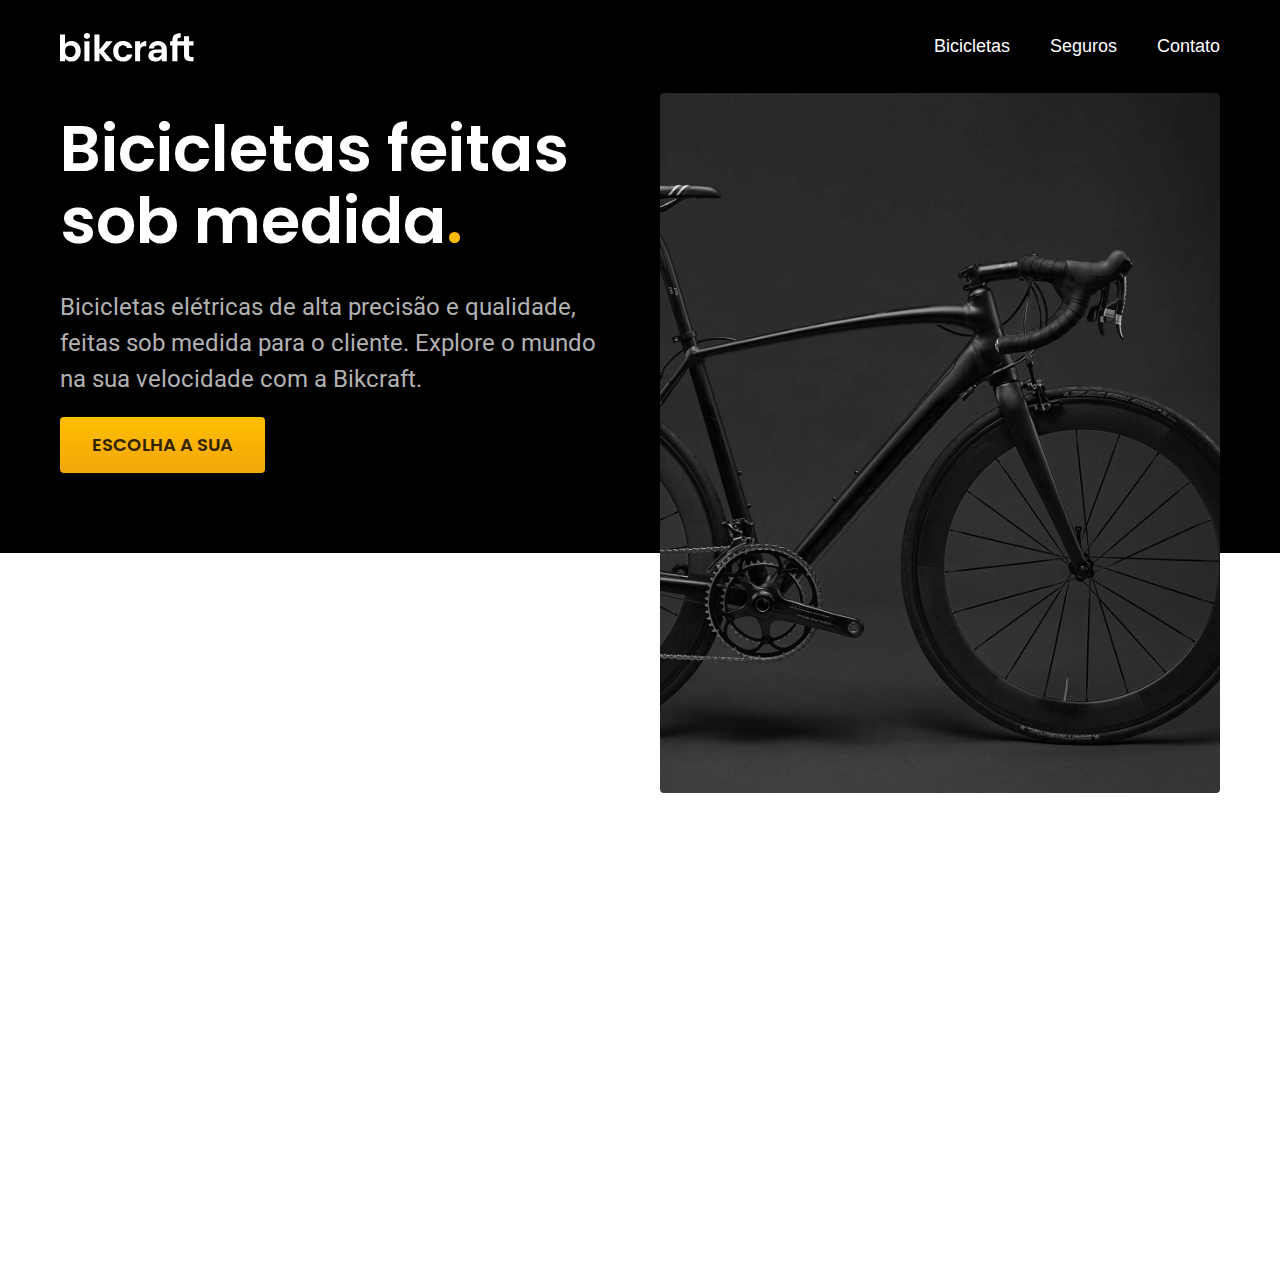
==== index.html @ 2cde6273 "css organizado" ====
<!DOCTYPE html>
<html lang="pt-br">

<head>
  <meta charset="UTF-8">
  <meta name="viewport" content="width=device-width, initial-scale=1.0">
  <title>Bikecraft - Bicicletas Elétricas</title>
  <meta name="description" content="Bicicletas elétricas de alta precisão e qualidade,  feitas sob medida para o cliente. Explore o mundo na sua velocidade com a Bikcraft.">

  <link rel="stylesheet" href="./css/style.css">

  <link rel="preconnect" href="https://fonts.googleapis.com">
  <link rel="preconnect" href="https://fonts.gstatic.com" crossorigin>
  <link href="https://fonts.googleapis.com/css2?family=Poppins:wght@400;600&family=Roboto:wght@400;500&display=swap" rel="stylesheet">
</head>

<body>
  <header class="header-bg">
    <div class="header">
      <a href="./">
        <img src="./img/bikcraft.svg" alt="Bikecraft">
      </a>
      <nav aria-label="primaria">
        <ul class="header-menu">
          <li><a href="./bicicletas.html">Bicicletas</a></li>
          <li><a href="./seguros.html">Seguros</a></li>
          <li><a href="./contato.html">Contato</a></li>
        </ul>
      </nav>
    </div>
  </header>

  <main class="introducao-bg">
    <div class="introducao">
      <div class="introducao-conteudo">
        <h1>Bicicletas feitas sob medida<span>.</span></h1>
        <p>Bicicletas elétricas de alta precisão e qualidade, feitas sob medida para o cliente. Explore o mundo na sua velocidade com a Bikcraft.</p>
        <a class="botao" href="./bicicletas.html">Escolha a sua</a>
      </div>
      <div>
        <img src="./img/fotos/introducao.jpg" alt="Bicicleta elétrica preta.">
      </div>
    </div>
  </main>
</body>

</html>
---- css/style.css ----
@import "./global/global.css";
@import "./global/header.css";
@import "./home/introducao.css";
@import "./utilidades/componentes.css";
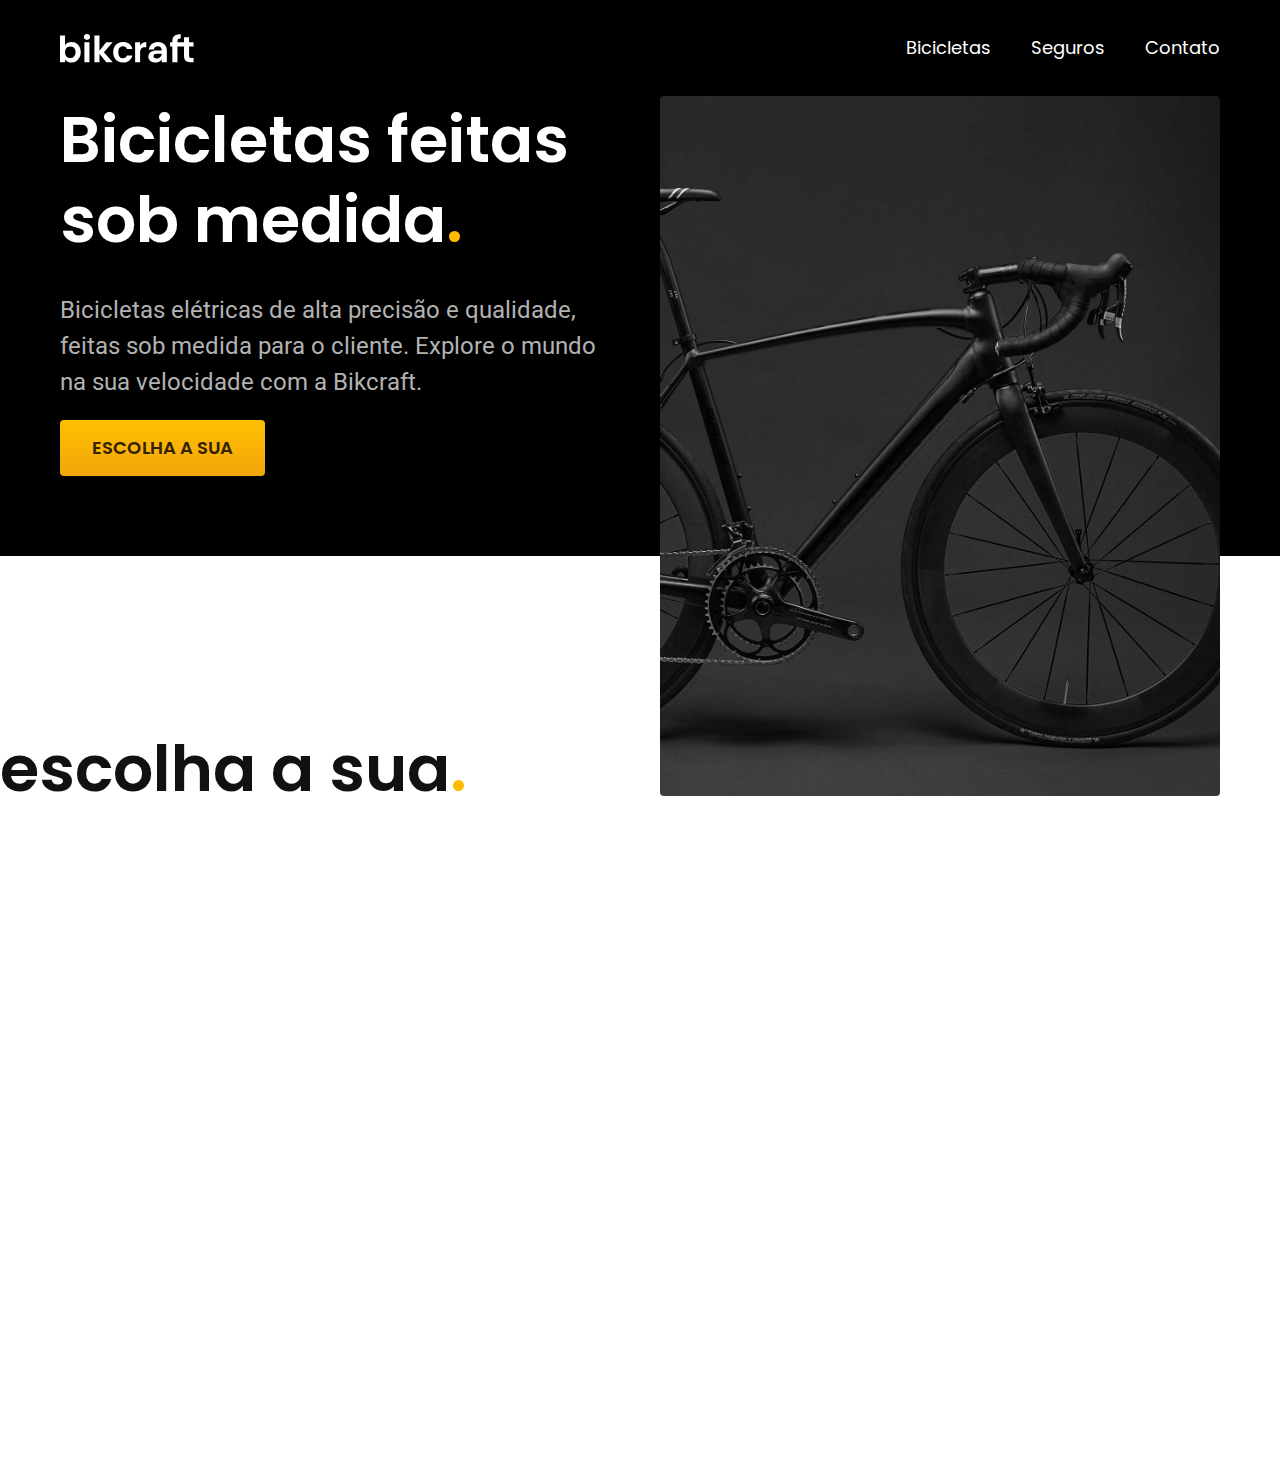
==== commit 636af4a0: "nomeando utilitários css" ====
--- a/index.html
+++ b/index.html
@@ -20,8 +20,8 @@
       <a href="./">
         <img src="./img/bikcraft.svg" alt="Bikecraft">
       </a>
-      <nav aria-label="primaria">
-        <ul class="header-menu">
+      <nav aria-label="primaria texto">
+        <ul class="header-menu font-1-m cor-0">
           <li><a href="./bicicletas.html">Bicicletas</a></li>
           <li><a href="./seguros.html">Seguros</a></li>
           <li><a href="./contato.html">Contato</a></li>
@@ -33,8 +33,8 @@
   <main class="introducao-bg">
     <div class="introducao">
       <div class="introducao-conteudo">
-        <h1>Bicicletas feitas sob medida<span>.</span></h1>
-        <p>Bicicletas elétricas de alta precisão e qualidade, feitas sob medida para o cliente. Explore o mundo na sua velocidade com a Bikcraft.</p>
+        <h1 class="font-1-xxl cor-0">Bicicletas feitas sob medida<span class="cor-p1">.</span></h1>
+        <p class="font-2-l cor-5">Bicicletas elétricas de alta precisão e qualidade, feitas sob medida para o cliente. Explore o mundo na sua velocidade com a Bikcraft.</p>
         <a class="botao" href="./bicicletas.html">Escolha a sua</a>
       </div>
       <div>
@@ -42,6 +42,8 @@
       </div>
     </div>
   </main>
+
+  <h2 class="font-1-xxl">escolha a sua<span class="cor-p1">.</span></h2>
 </body>
 
 </html>--- a/css/style.css
+++ b/css/style.css
@@ -1,4 +1,8 @@
 @import "./global/global.css";
+@import "./utilidades/tipografia.css";
+@import "./utilidades/cores.css";
+
 @import "./global/header.css";
 @import "./home/introducao.css";
-@import "./utilidades/componentes.css";+@import "./utilidades/componentes.css";
+
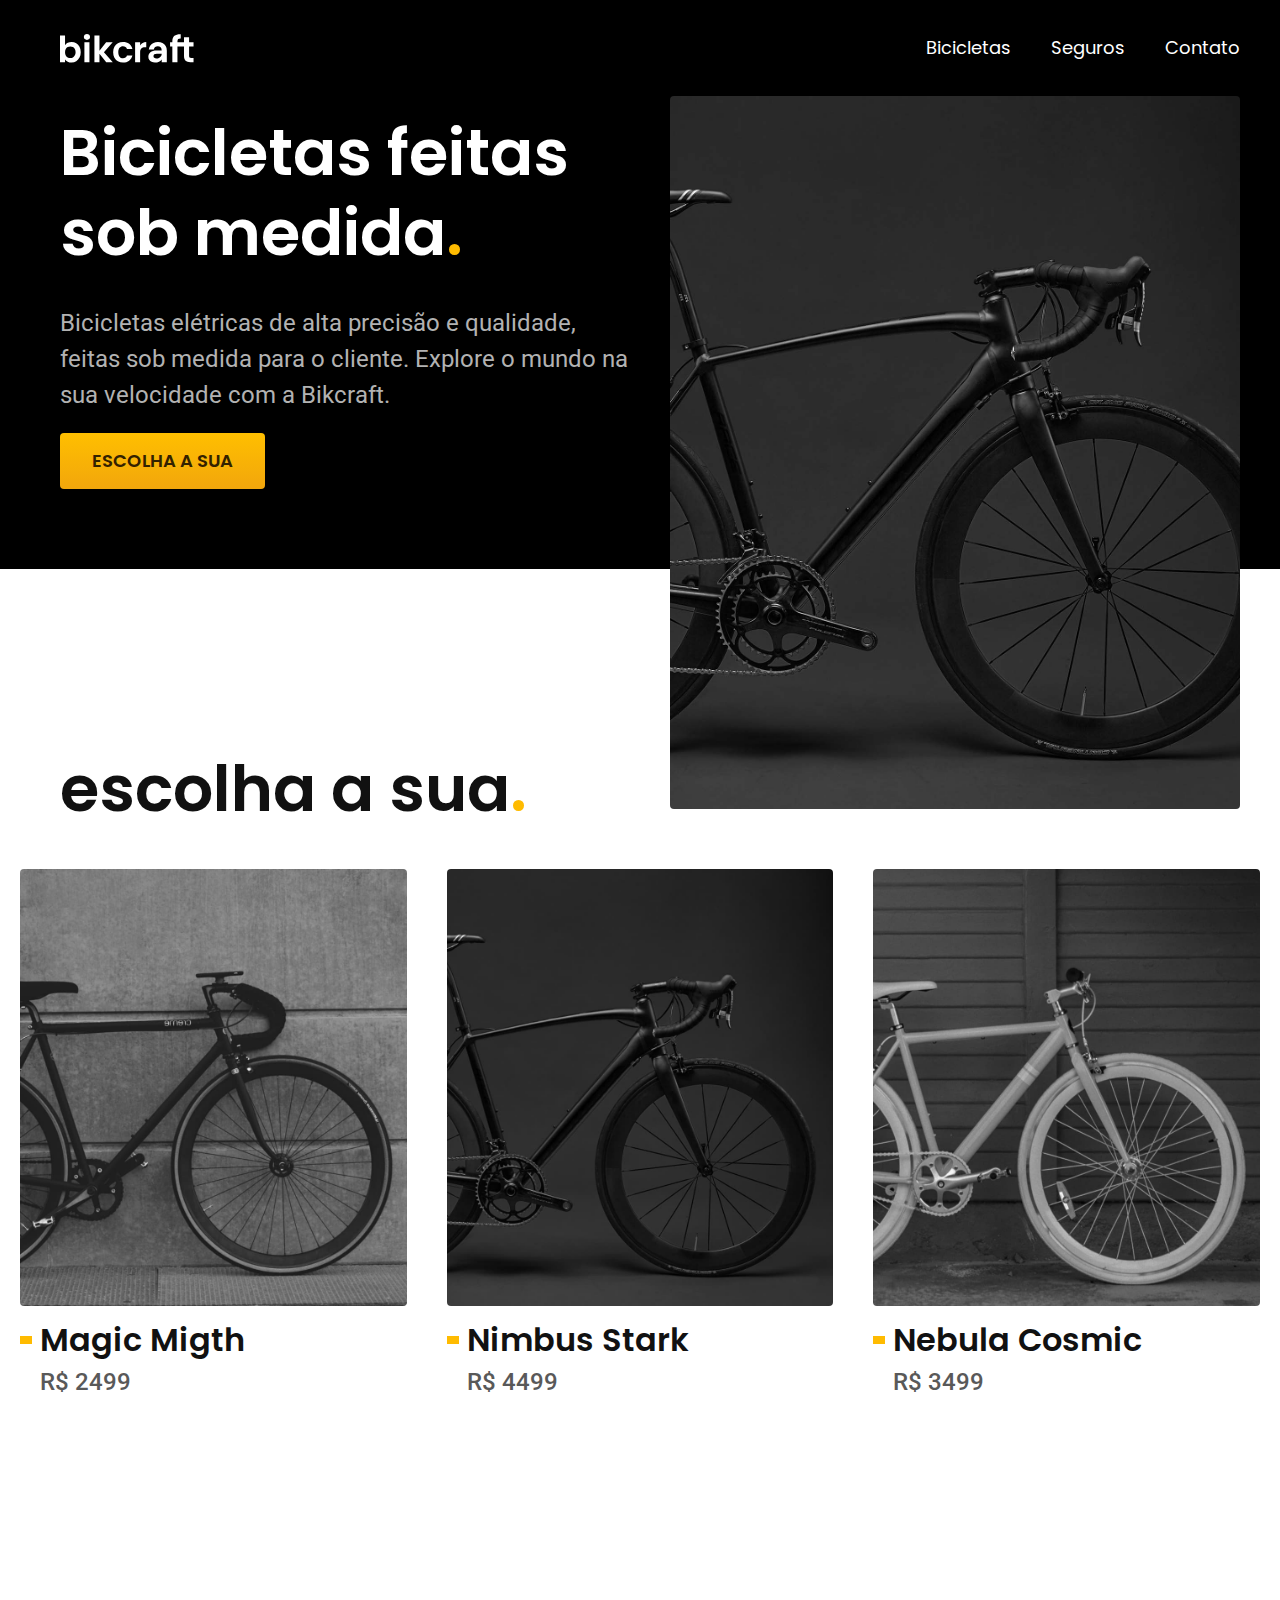
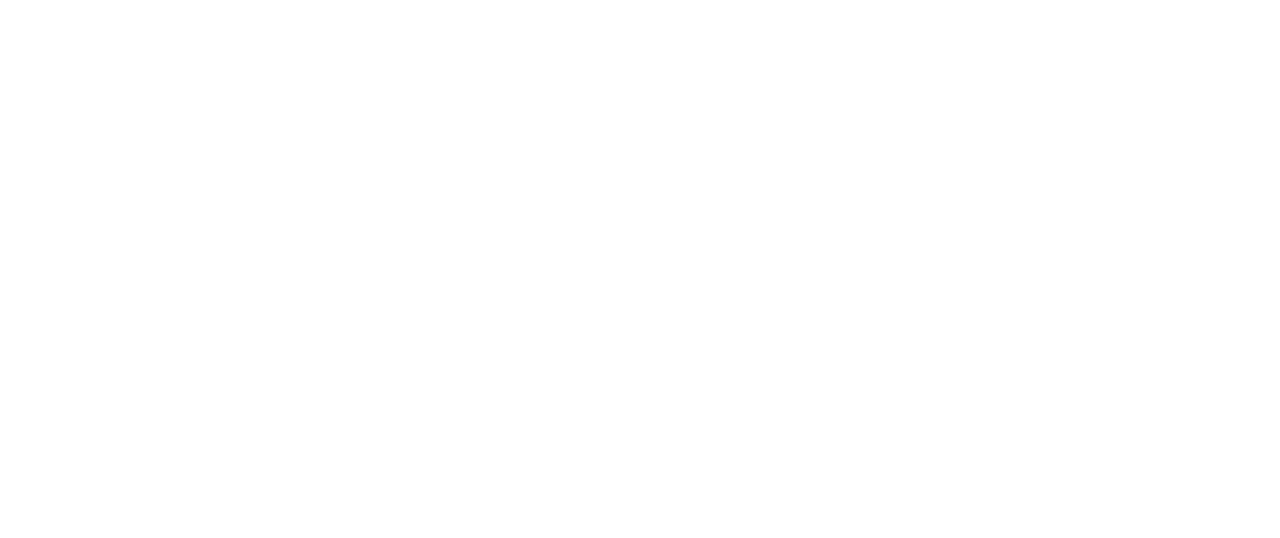
==== commit 5c08a49b: "add nova seção e novos componentes" ====
--- a/index.html
+++ b/index.html
@@ -16,7 +16,7 @@
 
 <body>
   <header class="header-bg">
-    <div class="header">
+    <div class="header container">
       <a href="./">
         <img src="./img/bikcraft.svg" alt="Bikecraft">
       </a>
@@ -31,7 +31,7 @@
   </header>
 
   <main class="introducao-bg">
-    <div class="introducao">
+    <div class="introducao container">
       <div class="introducao-conteudo">
         <h1 class="font-1-xxl cor-0">Bicicletas feitas sob medida<span class="cor-p1">.</span></h1>
         <p class="font-2-l cor-5">Bicicletas elétricas de alta precisão e qualidade, feitas sob medida para o cliente. Explore o mundo na sua velocidade com a Bikcraft.</p>
@@ -42,8 +42,33 @@
       </div>
     </div>
   </main>
+  <article class="bicicletas-lista">
+    <h2 class="container font-1-xxl">escolha a sua<span class="cor-p1">.</span></h2>
 
-  <h2 class="font-1-xxl">escolha a sua<span class="cor-p1">.</span></h2>
+    <ul>
+      <li>
+        <a href="./bicicletas/magic.html">
+          <img src="./img/bicicletas/magic-home.jpg" alt="Bicleta Preta">
+          <h3 class="font-1-xl">Magic Migth</h3>
+          <span class="font-2-m cor-8">R$ 2499</span>
+        </a>
+      </li>
+      <li>
+        <a href="./bicicletas/nimbus.html">
+          <img src="./img/bicicletas/nimbus-home.jpg" alt="Bicleta Preta">
+          <h3 class="font-1-xl">Nimbus Stark</h3>
+          <span class="font-2-m cor-8">R$ 4499</span>
+        </a>
+      </li>
+      <li>
+        <a href="./bicicletas/nebula.html">
+          <img src="./img/bicicletas/nebula-home.jpg" alt="Bicleta Preta">
+          <h3 class="font-1-xl">Nebula Cosmic</h3>
+          <span class="font-2-m cor-8">R$ 3499</span>
+        </a>
+      </li>
+    </ul>
+  </article>
 </body>
 
 </html>--- a/css/style.css
+++ b/css/style.css
@@ -3,6 +3,13 @@
 @import "./utilidades/cores.css";
 
 @import "./global/header.css";
-@import "./home/introducao.css";
+
+/* Utilidades */
 @import "./utilidades/componentes.css";
 
+/* Home */
+@import "./home/introducao.css";
+
+/* Bicicletas */
+@import "./bicicletas/bicicletas-lista.css";
+
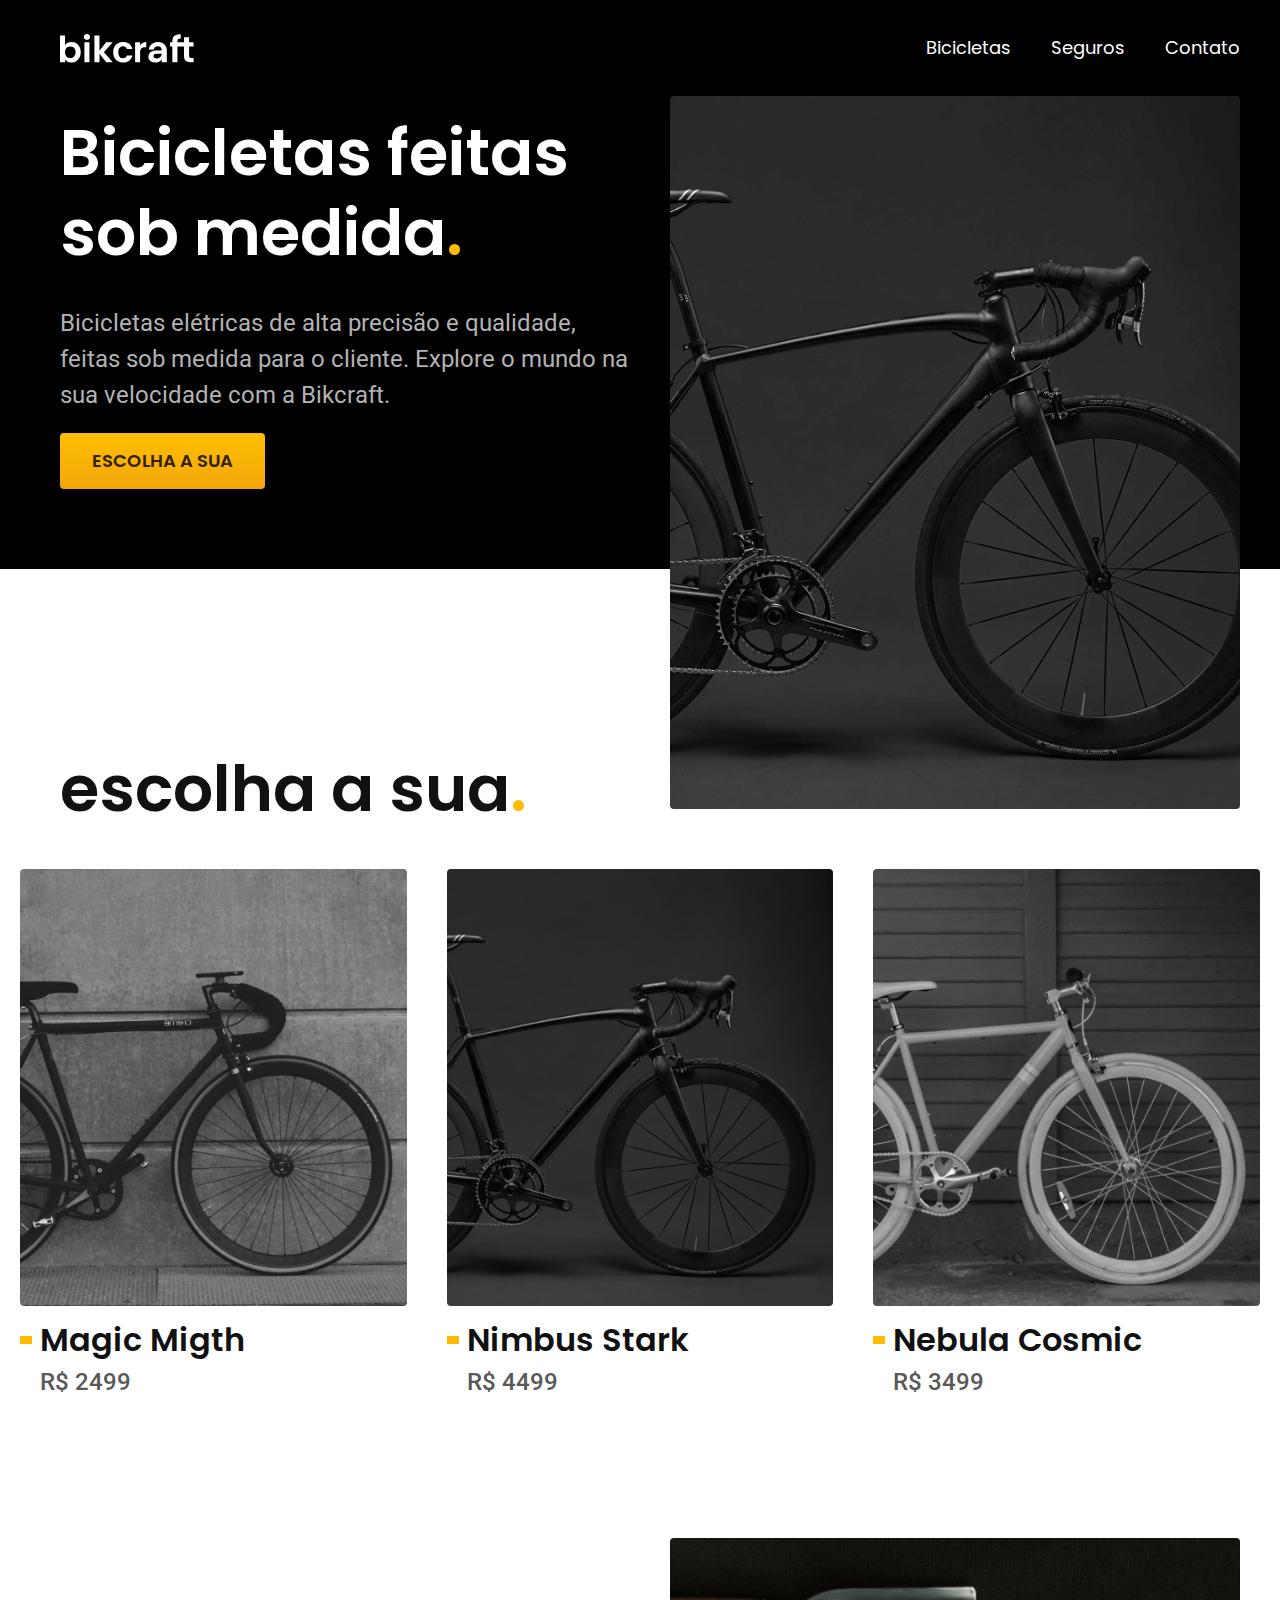
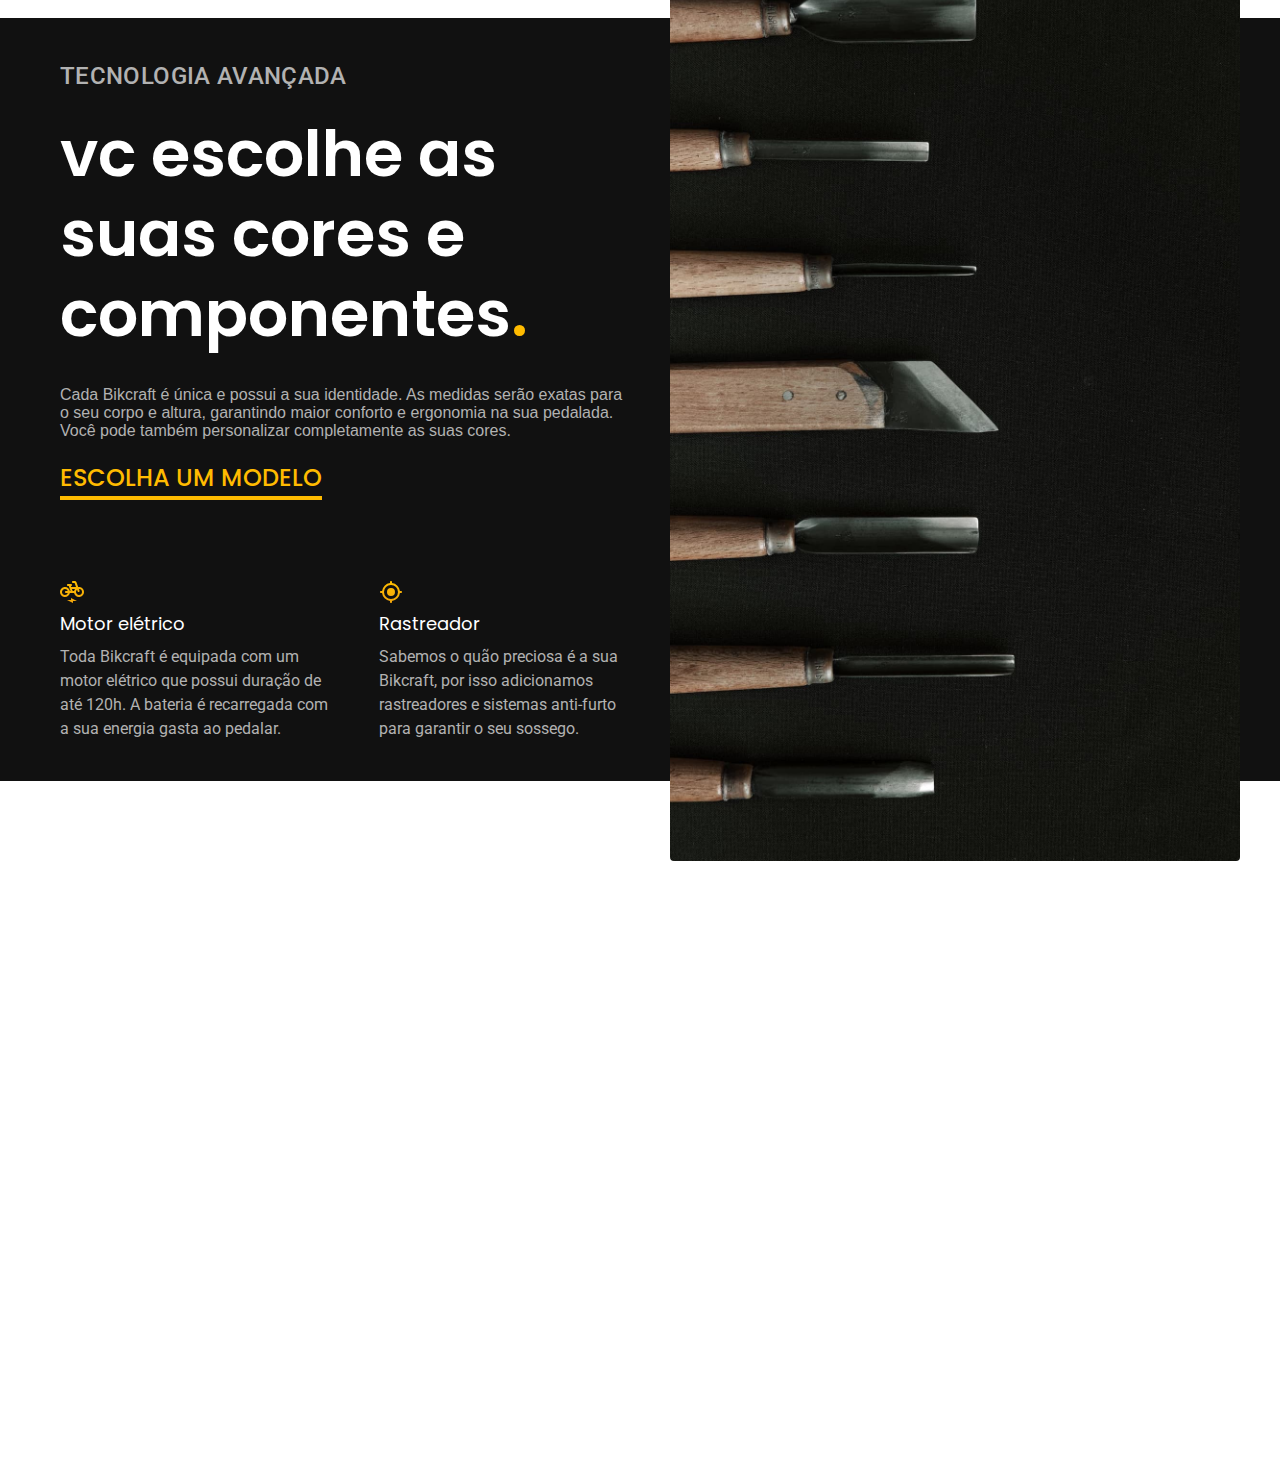
==== commit 71cbc6f2: "add nova seção" ====
--- a/index.html
+++ b/index.html
@@ -69,6 +69,39 @@
       </li>
     </ul>
   </article>
+  <article class="tecnologia-bg">
+    <div class="tecnologia container">
+      <div class="tecnologia-conteudo">
+        <span class="font-2-l-b cor-5">Tecnologia Avançada</span>
+        <h2 class="font-1-xxl cor-0">vc escolhe as suas cores e componentes<span class="cor-p1">.</span></h2>
+        <p class="font-2-1 cor-5">
+          Cada Bikcraft é única e possui a sua identidade. As medidas serão exatas para o seu corpo e altura, garantindo maior conforto e ergonomia na sua pedalada. Você pode também personalizar completamente as suas cores.
+        </p>
+        <a class="link" href="./bicicletas.html">Escolha um modelo</a>
+        <div class="tecnologia-vantagens">
+          <div>
+            <img src="./img/icones/eletrica.svg" alt="">
+            <h3 class="font-1-m cor-0">Motor elétrico</h3>
+            <p class="font-2-s cor-5">
+              Toda Bikcraft é equipada com um motor elétrico que possui duração de até 120h. A bateria é recarregada com a sua energia gasta ao pedalar.
+            </p>
+          </div>
+          <div>
+            <img src="./img/icones/rastreador.svg" alt="">
+            <h3 class="font-1-m cor-0">Rastreador</h3>
+            <p class="font-2-s cor-5">
+              Sabemos o quão preciosa é a sua Bikcraft, por isso adicionamos rastreadores e sistemas anti-furto para garantir o seu sossego.
+            </p>
+          </div>
+        </div>
+      </div>
+      <div class="tecnologia-imagem">
+        <img src="./img/fotos/tecnologia.jpg" alt="">
+      </div>
+    </div>
+
+  </article>
+
 </body>
 
 </html>--- a/css/style.css
+++ b/css/style.css
@@ -9,6 +9,7 @@
 
 /* Home */
 @import "./home/introducao.css";
+@import "./home/tecnologia.css";
 
 /* Bicicletas */
 @import "./bicicletas/bicicletas-lista.css";
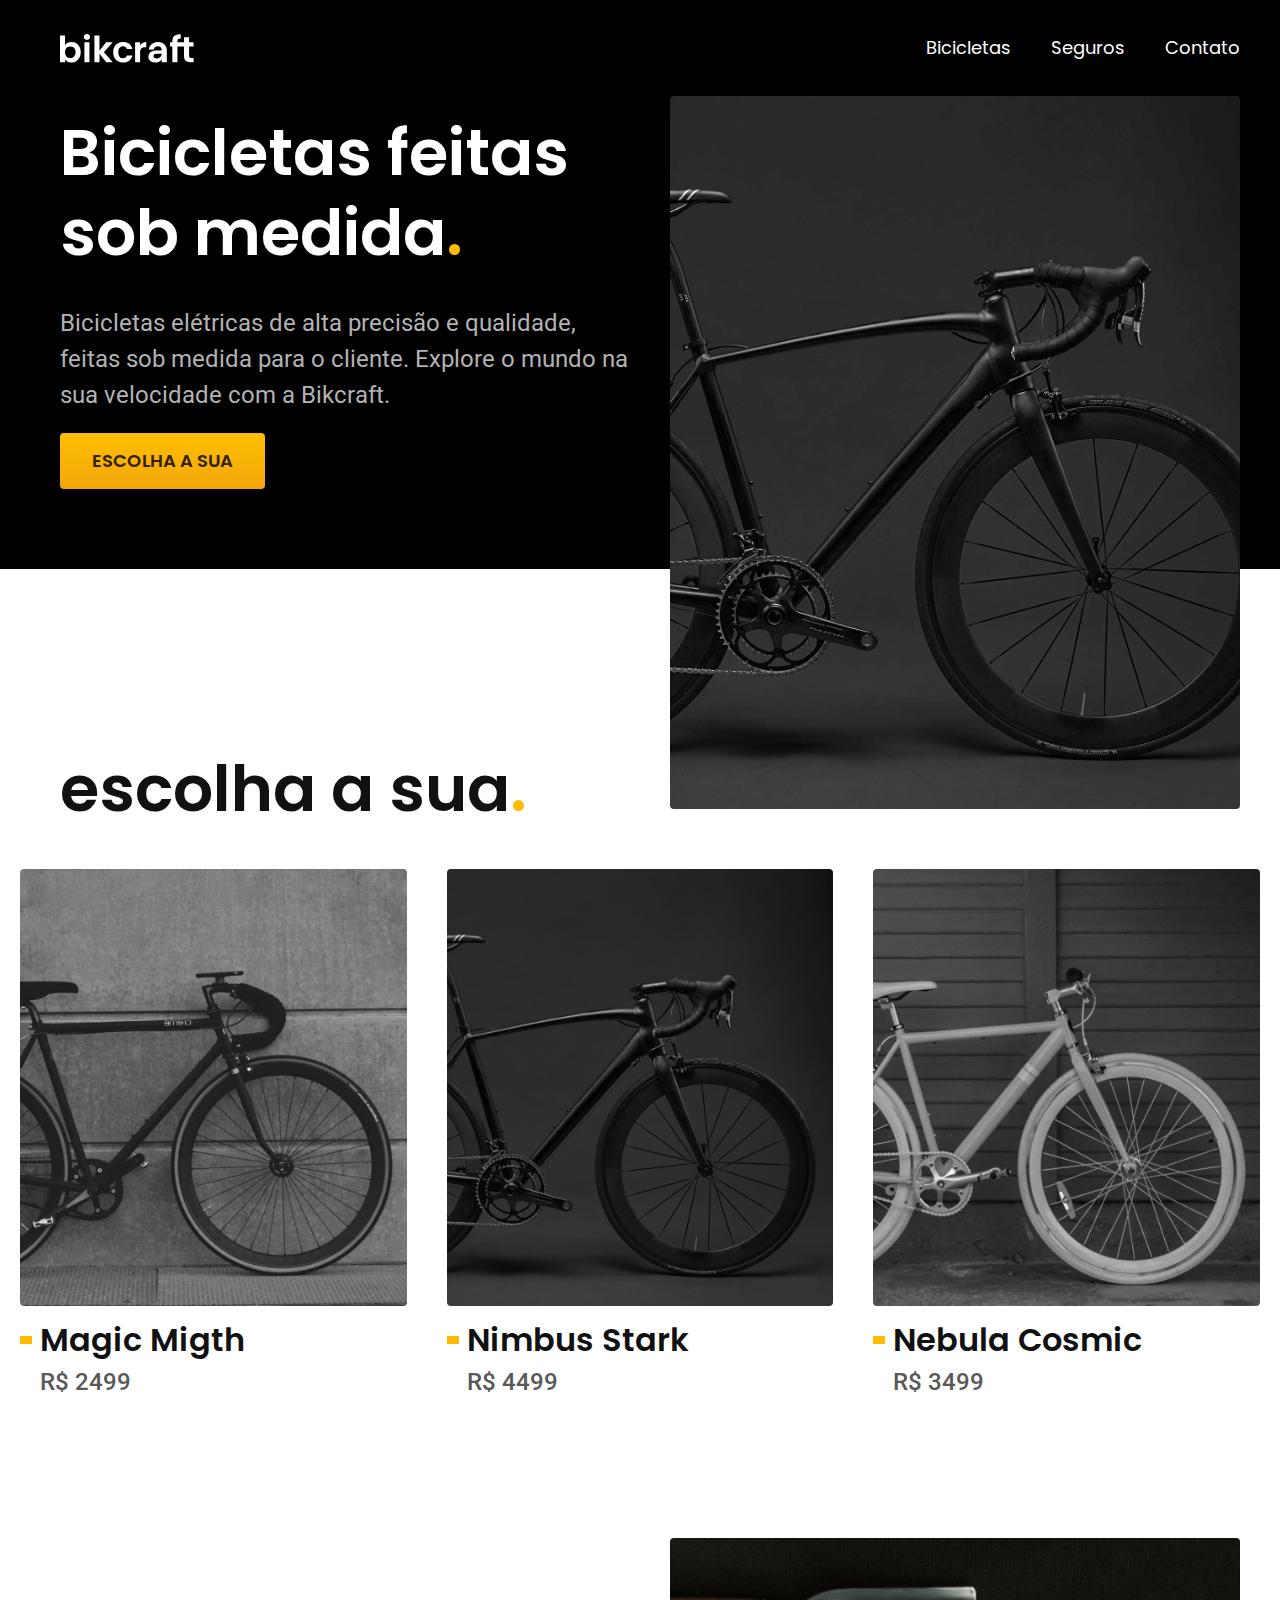
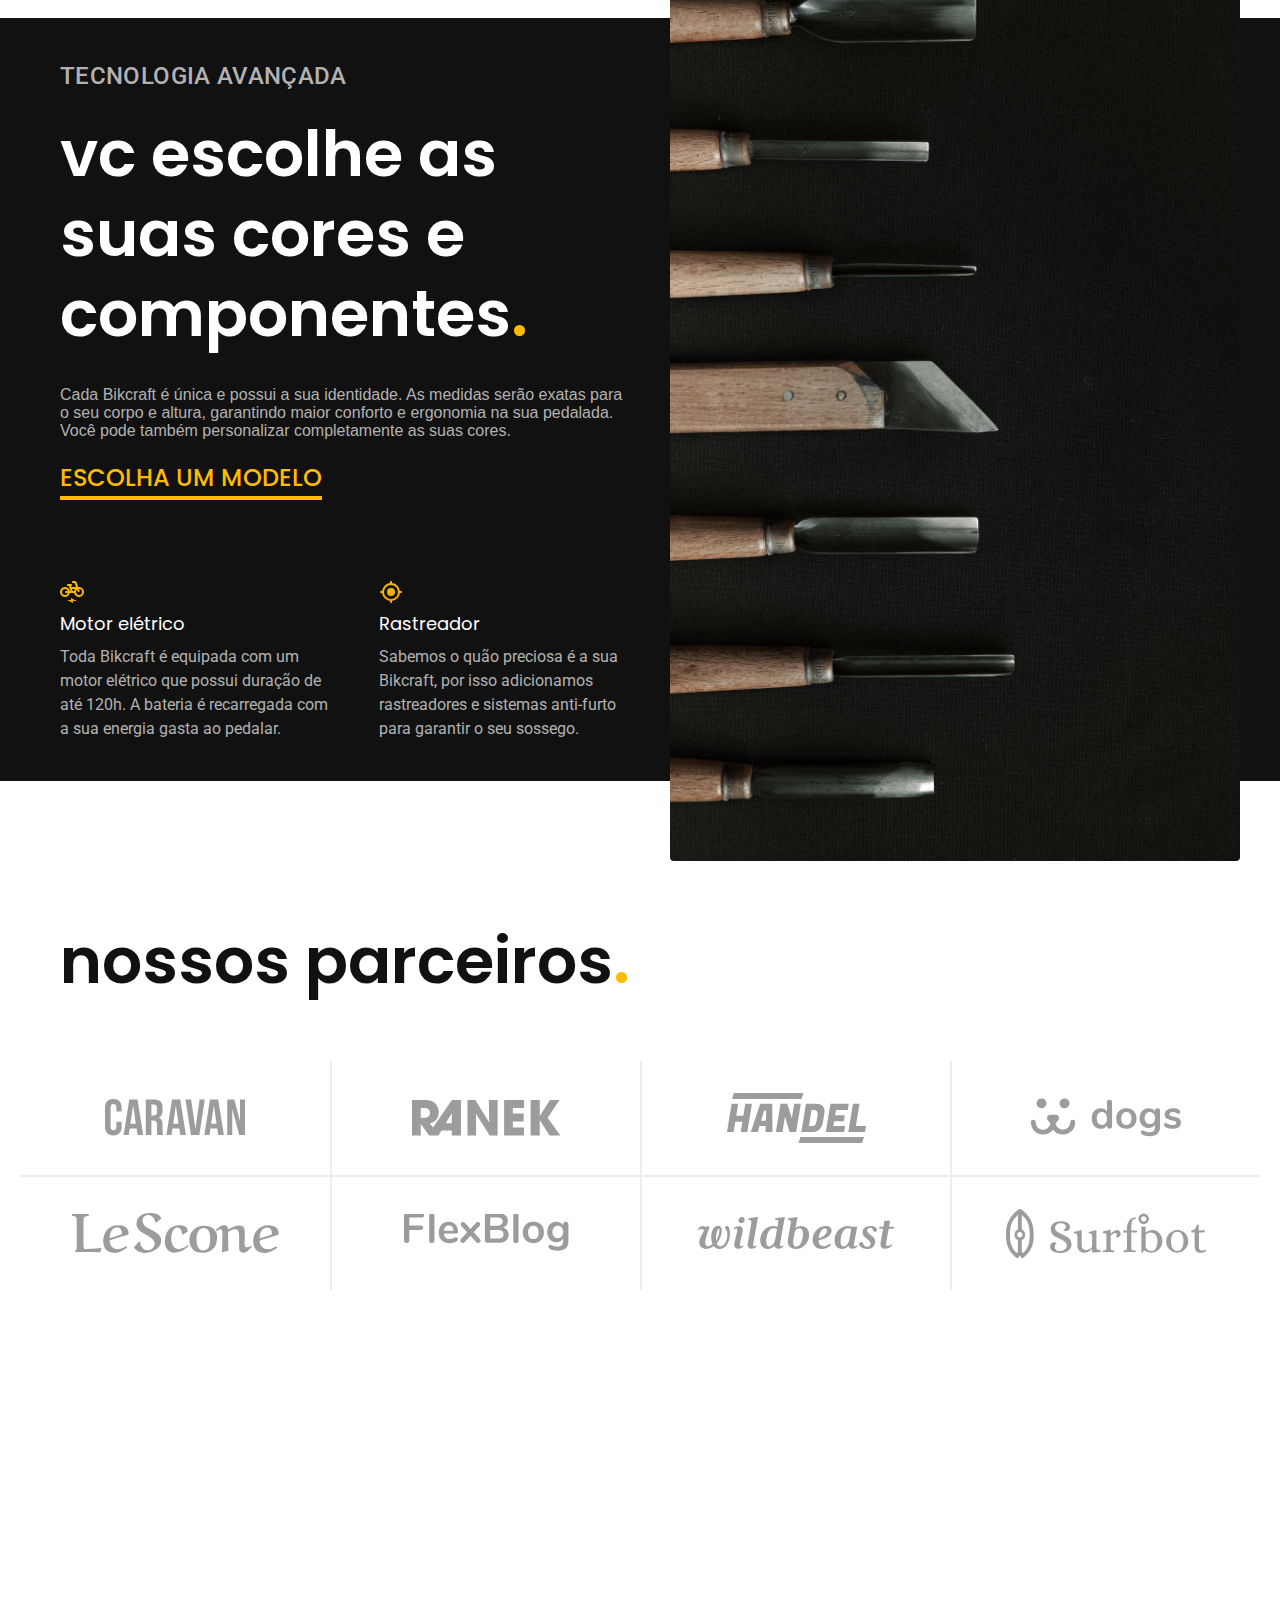
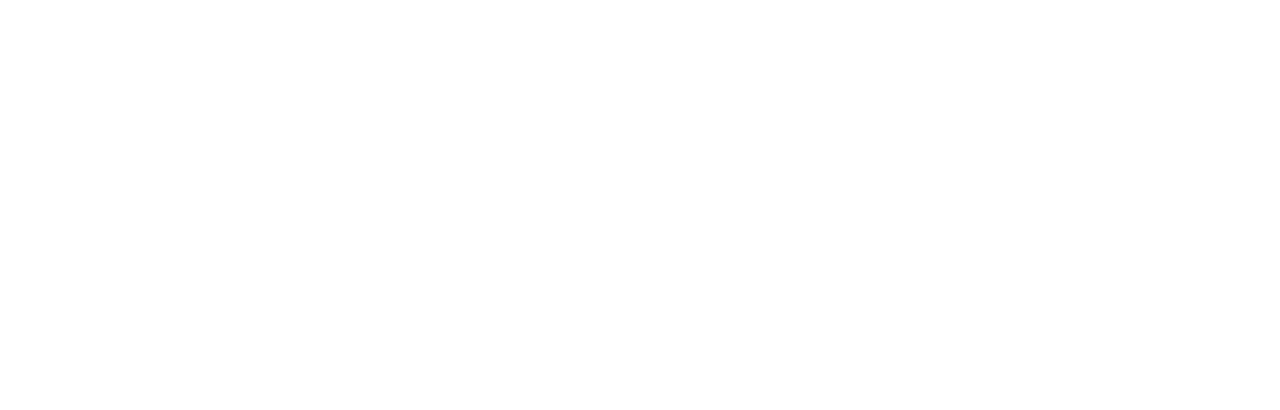
==== commit e354399b: "add parceiros" ====
--- a/index.html
+++ b/index.html
@@ -99,8 +99,22 @@
         <img src="./img/fotos/tecnologia.jpg" alt="">
       </div>
     </div>
+  </article>
 
-  </article>
+<section class="parceiros" aria-label="Nossos parceiros">
+  <h2 class="container font-1-xxl">nossos parceiros<span class="cor-p1">.</span></h2>
+  <ul>
+    <li><img src="./img/parceiros/caravan.svg" alt=""></li>
+    <li><img src="./img/parceiros/ranek.svg" alt=""></li>
+    <li><img src="./img/parceiros/handel.svg" alt=""></li>
+    <li><img src="./img/parceiros/dogs.svg" alt=""></li>
+    <li><img src="./img/parceiros/lescone.svg" alt=""></li>
+    <li><img src="./img/parceiros/flexblog.svg" alt=""></li>
+    <li><img src="./img/parceiros/wildbeast.svg" alt=""></li>
+    <li><img src="./img/parceiros/surfbot.svg" alt=""></li>
+
+  </ul>
+</section>
 
 </body>
 
--- a/css/style.css
+++ b/css/style.css
@@ -10,6 +10,7 @@
 /* Home */
 @import "./home/introducao.css";
 @import "./home/tecnologia.css";
+@import "./home/parceiros.css";
 
 /* Bicicletas */
 @import "./bicicletas/bicicletas-lista.css";
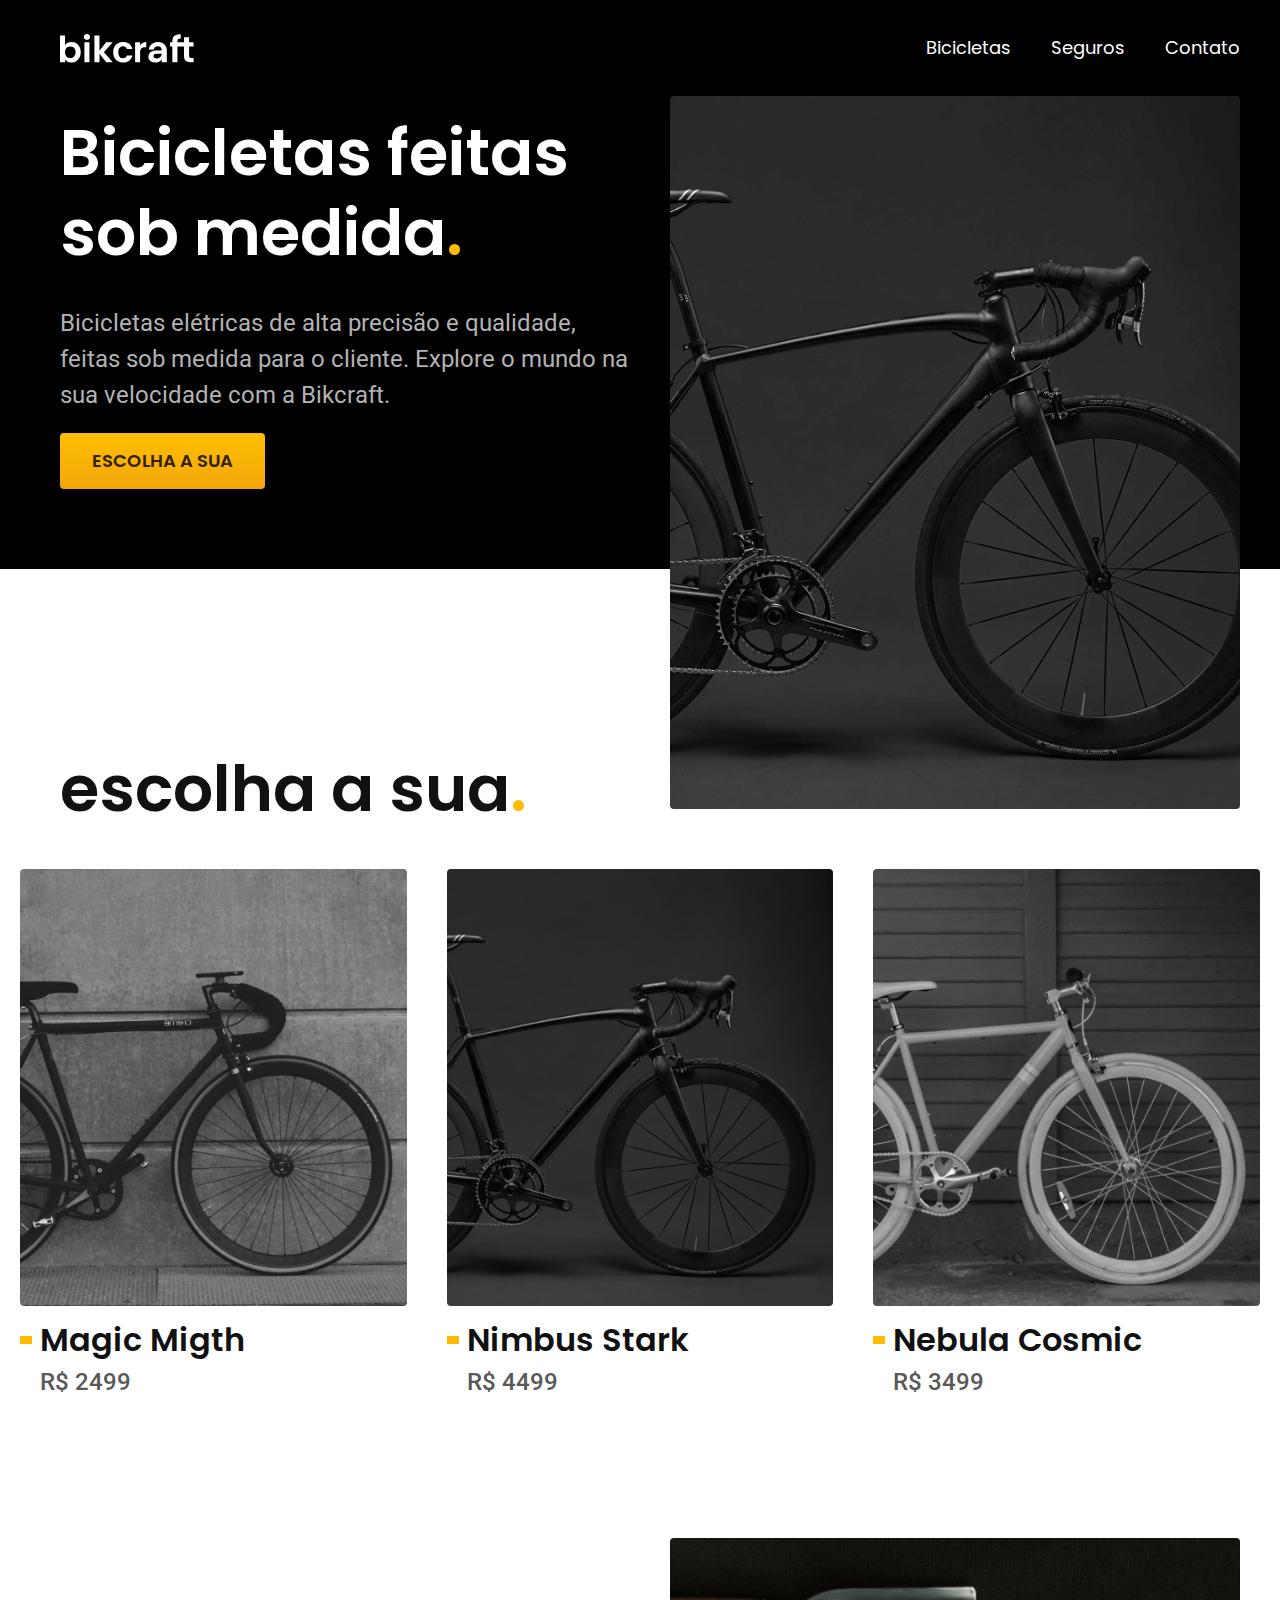
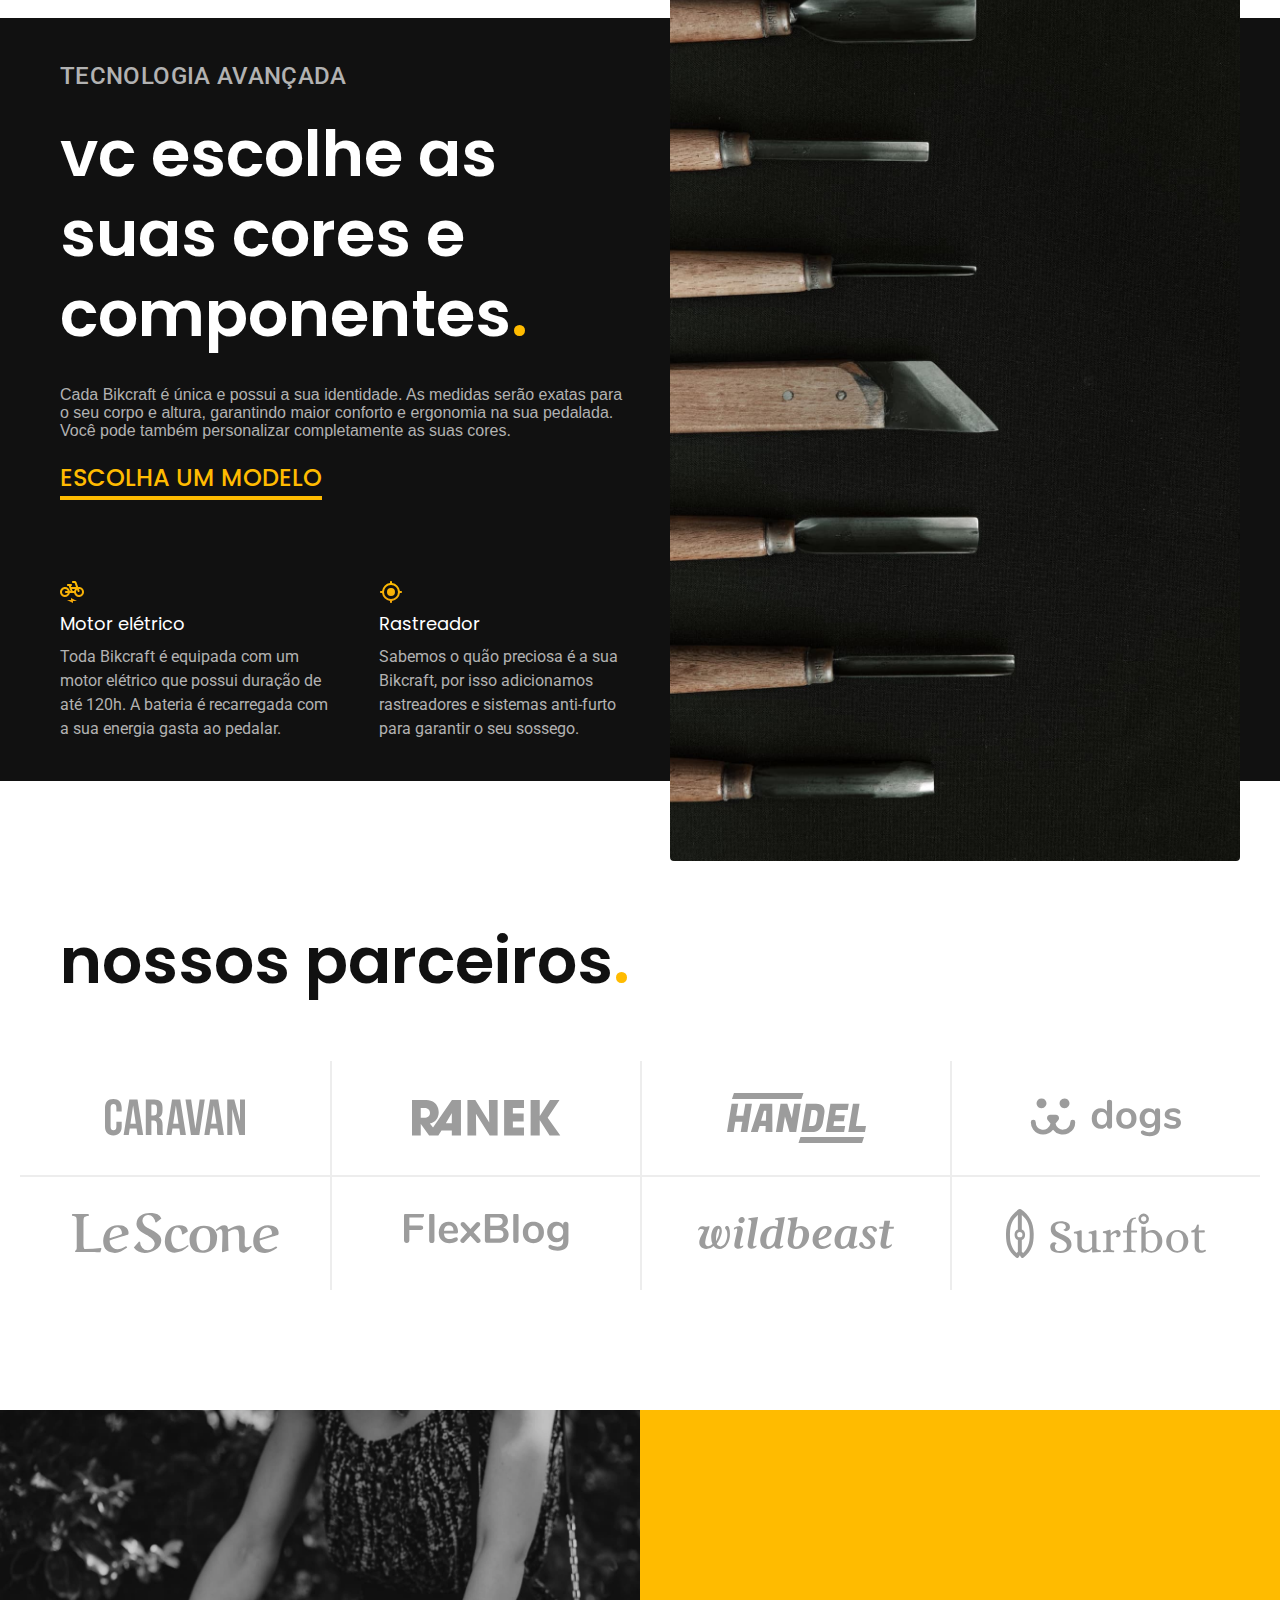
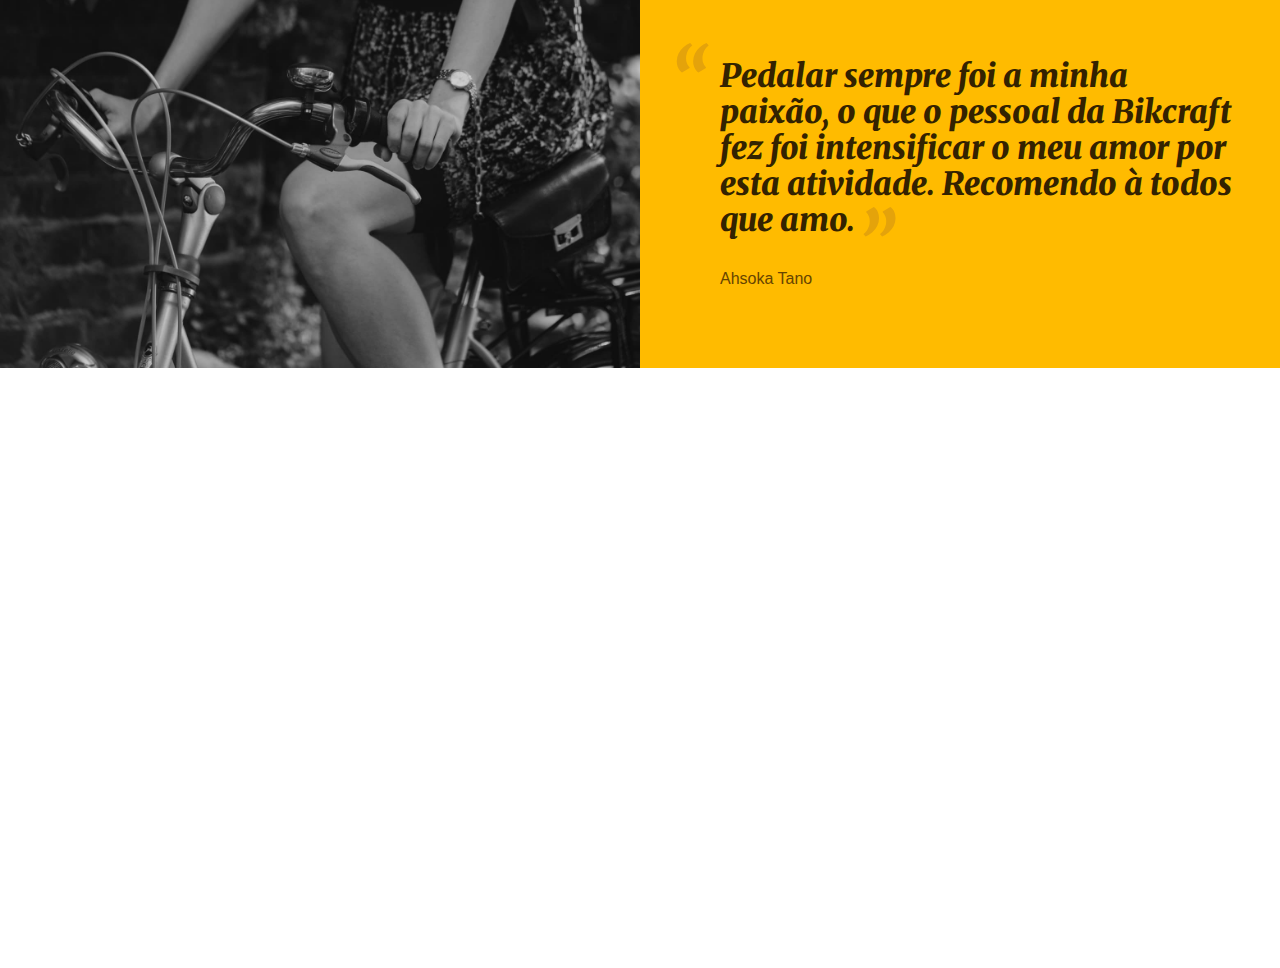
==== commit c1aa8f1f: "add page parceiros" ====
--- a/index.html
+++ b/index.html
@@ -12,6 +12,9 @@
   <link rel="preconnect" href="https://fonts.googleapis.com">
   <link rel="preconnect" href="https://fonts.gstatic.com" crossorigin>
   <link href="https://fonts.googleapis.com/css2?family=Poppins:wght@400;600&family=Roboto:wght@400;500&display=swap" rel="stylesheet">
+  <link rel="preconnect" href="https://fonts.googleapis.com">
+  <link rel="preconnect" href="https://fonts.gstatic.com" crossorigin>
+  <link href="https://fonts.googleapis.com/css2?family=Antonio:wght@100..700&family=Merriweather:ital,wght@0,400;1,700&display=swap" rel="stylesheet">
 </head>
 
 <body>
@@ -101,20 +104,31 @@
     </div>
   </article>
 
-<section class="parceiros" aria-label="Nossos parceiros">
-  <h2 class="container font-1-xxl">nossos parceiros<span class="cor-p1">.</span></h2>
-  <ul>
-    <li><img src="./img/parceiros/caravan.svg" alt=""></li>
-    <li><img src="./img/parceiros/ranek.svg" alt=""></li>
-    <li><img src="./img/parceiros/handel.svg" alt=""></li>
-    <li><img src="./img/parceiros/dogs.svg" alt=""></li>
-    <li><img src="./img/parceiros/lescone.svg" alt=""></li>
-    <li><img src="./img/parceiros/flexblog.svg" alt=""></li>
-    <li><img src="./img/parceiros/wildbeast.svg" alt=""></li>
-    <li><img src="./img/parceiros/surfbot.svg" alt=""></li>
+  <section class="parceiros" aria-label="Nossos parceiros">
+    <h2 class="container font-1-xxl">nossos parceiros<span class="cor-p1">.</span></h2>
+    <ul>
+      <li><img src="./img/parceiros/caravan.svg" alt=""></li>
+      <li><img src="./img/parceiros/ranek.svg" alt=""></li>
+      <li><img src="./img/parceiros/handel.svg" alt=""></li>
+      <li><img src="./img/parceiros/dogs.svg" alt=""></li>
+      <li><img src="./img/parceiros/lescone.svg" alt=""></li>
+      <li><img src="./img/parceiros/flexblog.svg" alt=""></li>
+      <li><img src="./img/parceiros/wildbeast.svg" alt=""></li>
+      <li><img src="./img/parceiros/surfbot.svg" alt=""></li>
+  </section>
 
-  </ul>
-</section>
+  <section class="depoimento" aria-label="Depoimento">
+    <div>
+      <img src="./img/fotos/depoimento.jpg" alt="Pessoa pedalando">
+    </div>
+    <div class="depoimento-conteudo">
+      <blockquote class="font-1-xl cor-p5">
+        <p>Pedalar sempre foi a minha paixão, o que o pessoal da Bikcraft fez foi intensificar o meu amor por esta atividade. Recomendo à todos que amo. </p>
+      </blockquote>
+      <span class="font-1-m-b cor-p4">Ahsoka Tano</span>
+    </div>
+
+  </section>
 
 </body>
 
--- a/css/style.css
+++ b/css/style.css
@@ -11,6 +11,7 @@
 @import "./home/introducao.css";
 @import "./home/tecnologia.css";
 @import "./home/parceiros.css";
+@import "./home/depoimento.css";
 
 /* Bicicletas */
 @import "./bicicletas/bicicletas-lista.css";
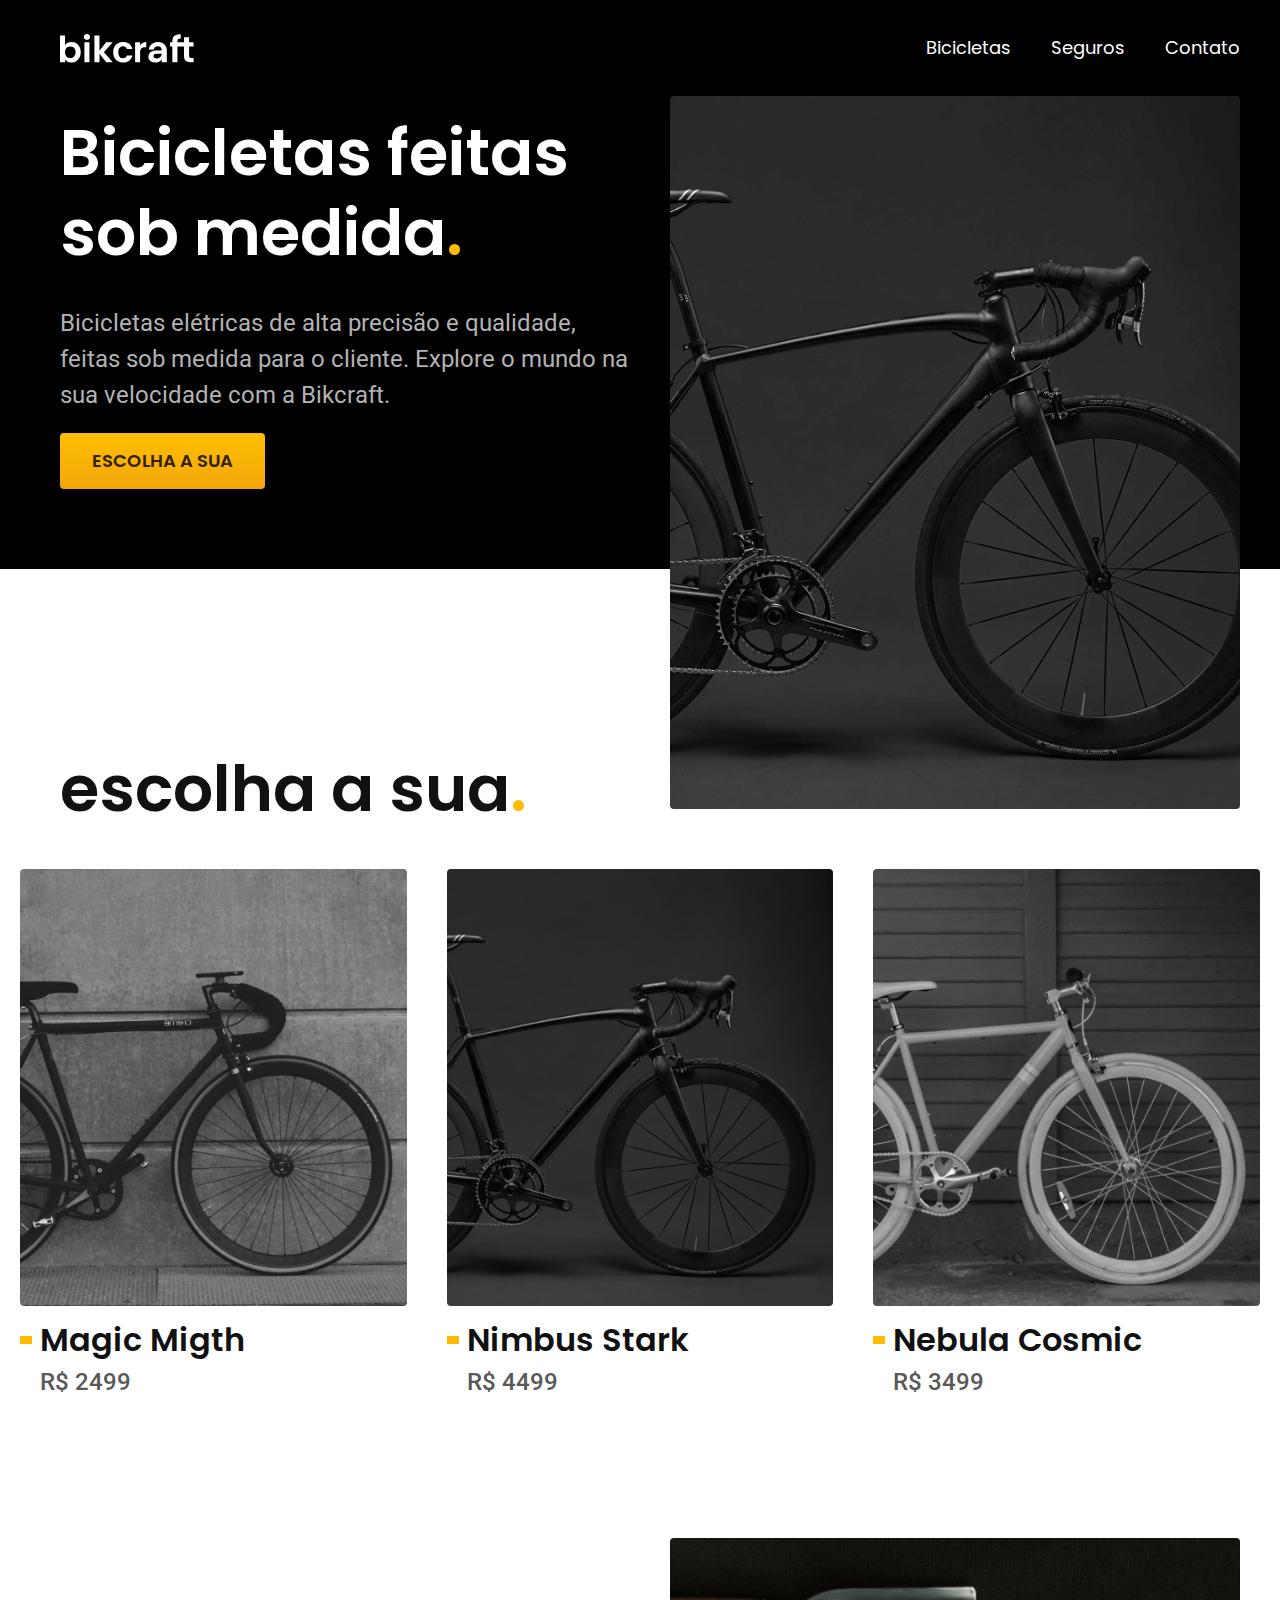
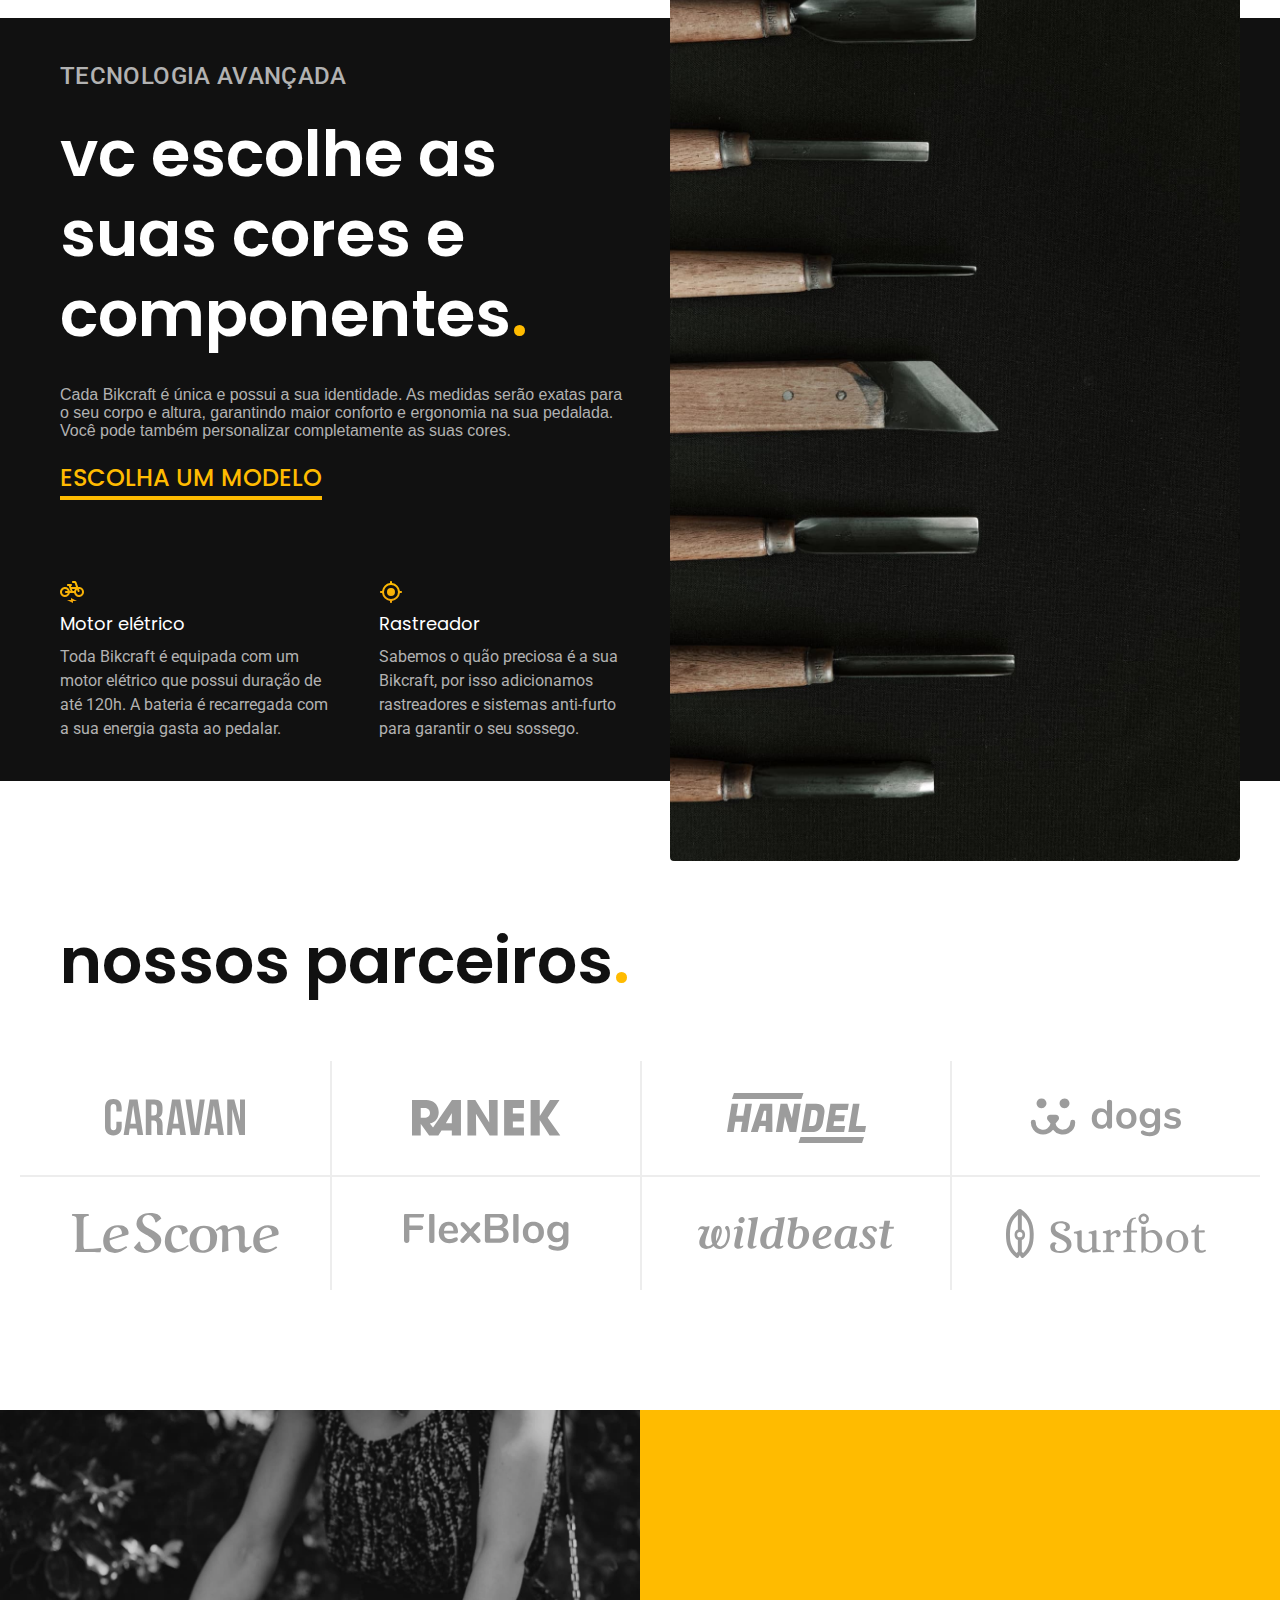
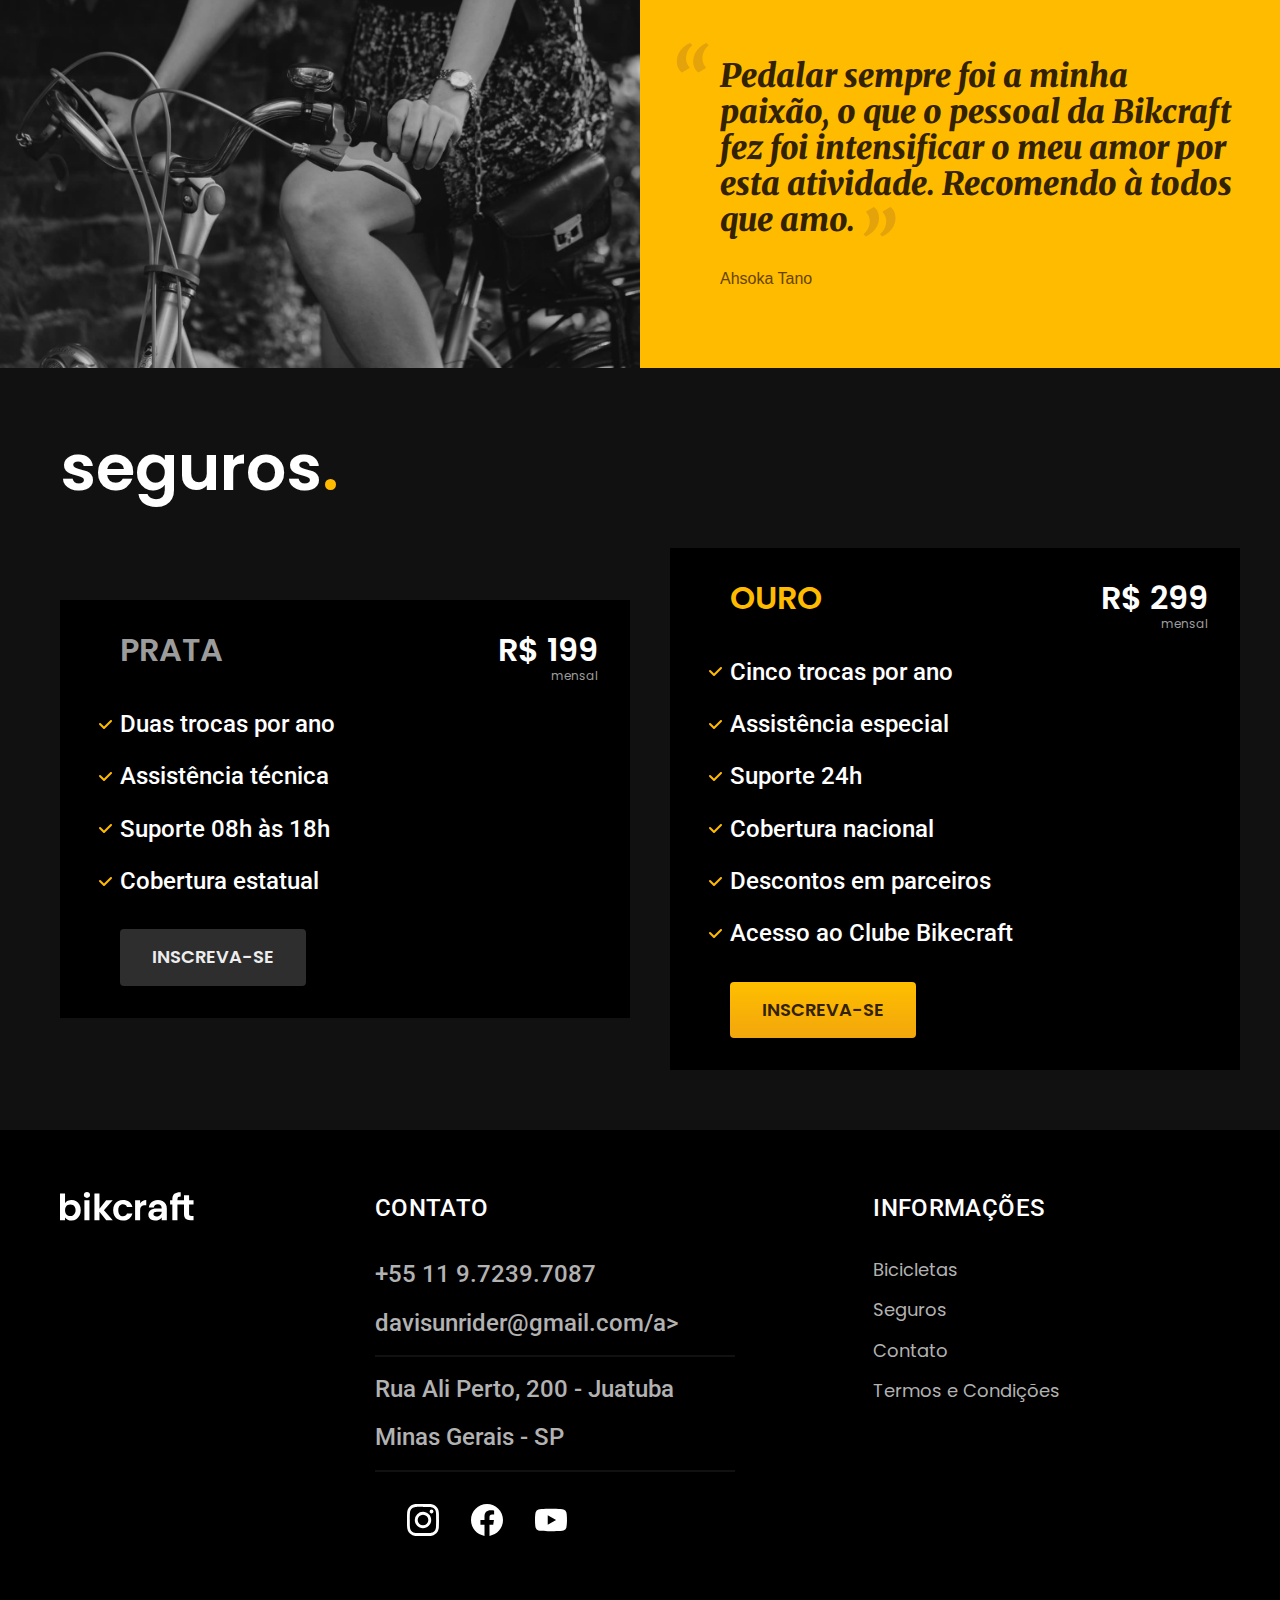
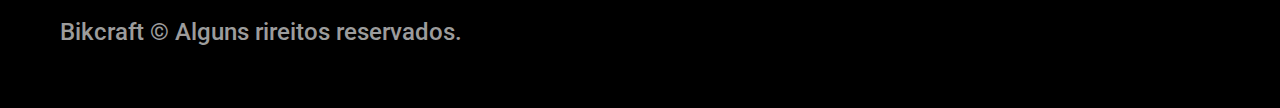
==== commit c112c3f8: "add page seguros e footer" ====
--- a/index.html
+++ b/index.html
@@ -127,9 +127,78 @@
       </blockquote>
       <span class="font-1-m-b cor-p4">Ahsoka Tano</span>
     </div>
-
   </section>
 
+  <article class="seguros-bg">
+    <div class="seguros container">
+      <h2 class="font-1-xxl cor-0">seguros<span class="cor-p1">.</span></h2>
+      <div class="seguros-item">
+        <h3 class="font-1-xl cor-6">PRATA</h3>
+        <span class="font-1-xl cor-0">R$ 199 <span class="font-1-xs cor-6">mensal</span></span>
+        <ul class="font-2-m cor-0">
+          <li>Duas trocas por ano</li>
+          <li>Assistência técnica</li>
+          <li>Suporte 08h às 18h</li>
+          <li>Cobertura estatual</li>
+        </ul>
+        <a class="botao secundario" href="./orcamento.html">Inscreva-se</a>
+      </div>
+      <div class="seguros-item">
+        <h3 class="font-1-xl cor-p1">OURO</h3>
+        <span class="font-1-xl cor-0">R$ 299 <span class="font-1-xs cor-6">mensal</span></span>
+        <ul class="font-2-m cor-0">
+          <li>Cinco trocas por ano</li>
+          <li>Assistência especial</li>
+          <li>Suporte 24h</li>
+          <li>Cobertura nacional</li>
+          <li>Descontos em parceiros</li>
+          <li>Acesso ao Clube Bikecraft</li>
+        </ul>
+        <a class="botao" href="./orcamento.html">Inscreva-se</a>
+      </div>
+
+    </div>
+  </article>
+
+  <footer class="footer-bg">
+    <div class="footer container">
+      <img src="./img/bikcraft.svg" alt="">
+      <div class="footer-contato">
+        <h3 class="font-2-l-b cor-0">Contato</h3>
+        <ul class="cor-5 font-2-m">
+          <li><a href="tel+5511927397087">+55 11 9.7239.7087</a></li>
+          <li><a href="mailto:davisunrider@gmail.com">davisunrider@gmail.com/a></li>
+          <li>Rua Ali Perto, 200 - Juatuba</li>
+          <li>Minas Gerais - SP</li>
+        </ul>
+        <div class="footer-redes">
+          <a href="./">
+            <img src="./img/redes/instagram.svg" alt="Instagram">
+          </a>
+          <a href="./">
+            <img src="./img/redes/facebook.svg" alt="Facebook">
+          </a>
+          <a href="./">
+            <img src="./img/redes/youtube.svg" alt="YouTube">
+          </a>
+        </div>
+      </div>
+      <div class="footer-informacoes">
+        <h3 class="font-2-l-b cor-0">Informações</h3>
+        <nav>
+          <ul class="font-1-m cor-5">
+            <li><a href="./bicicletas.html">Bicicletas</a></li>
+            <li><a href="./seguros.html">Seguros</a></li>
+            <li><a href="./contato.html">Contato</a></li>
+            <li><a href="./termos.html">Termos e Condições</a></li>
+          </ul>
+        </nav>
+      </div>
+      <p class="footer-copy font-2-m cor-6">Bikcraft © Alguns rireitos reservados.</p>
+    </div>
+
+  </footer>
+
 </body>
 
 </html>--- a/css/style.css
+++ b/css/style.css
@@ -3,6 +3,7 @@
 @import "./utilidades/cores.css";
 
 @import "./global/header.css";
+@import "./global/footer.css";
 
 /* Utilidades */
 @import "./utilidades/componentes.css";
@@ -16,3 +17,5 @@
 /* Bicicletas */
 @import "./bicicletas/bicicletas-lista.css";
 
+/* seguros */
+@import "./seguros/seguros.css";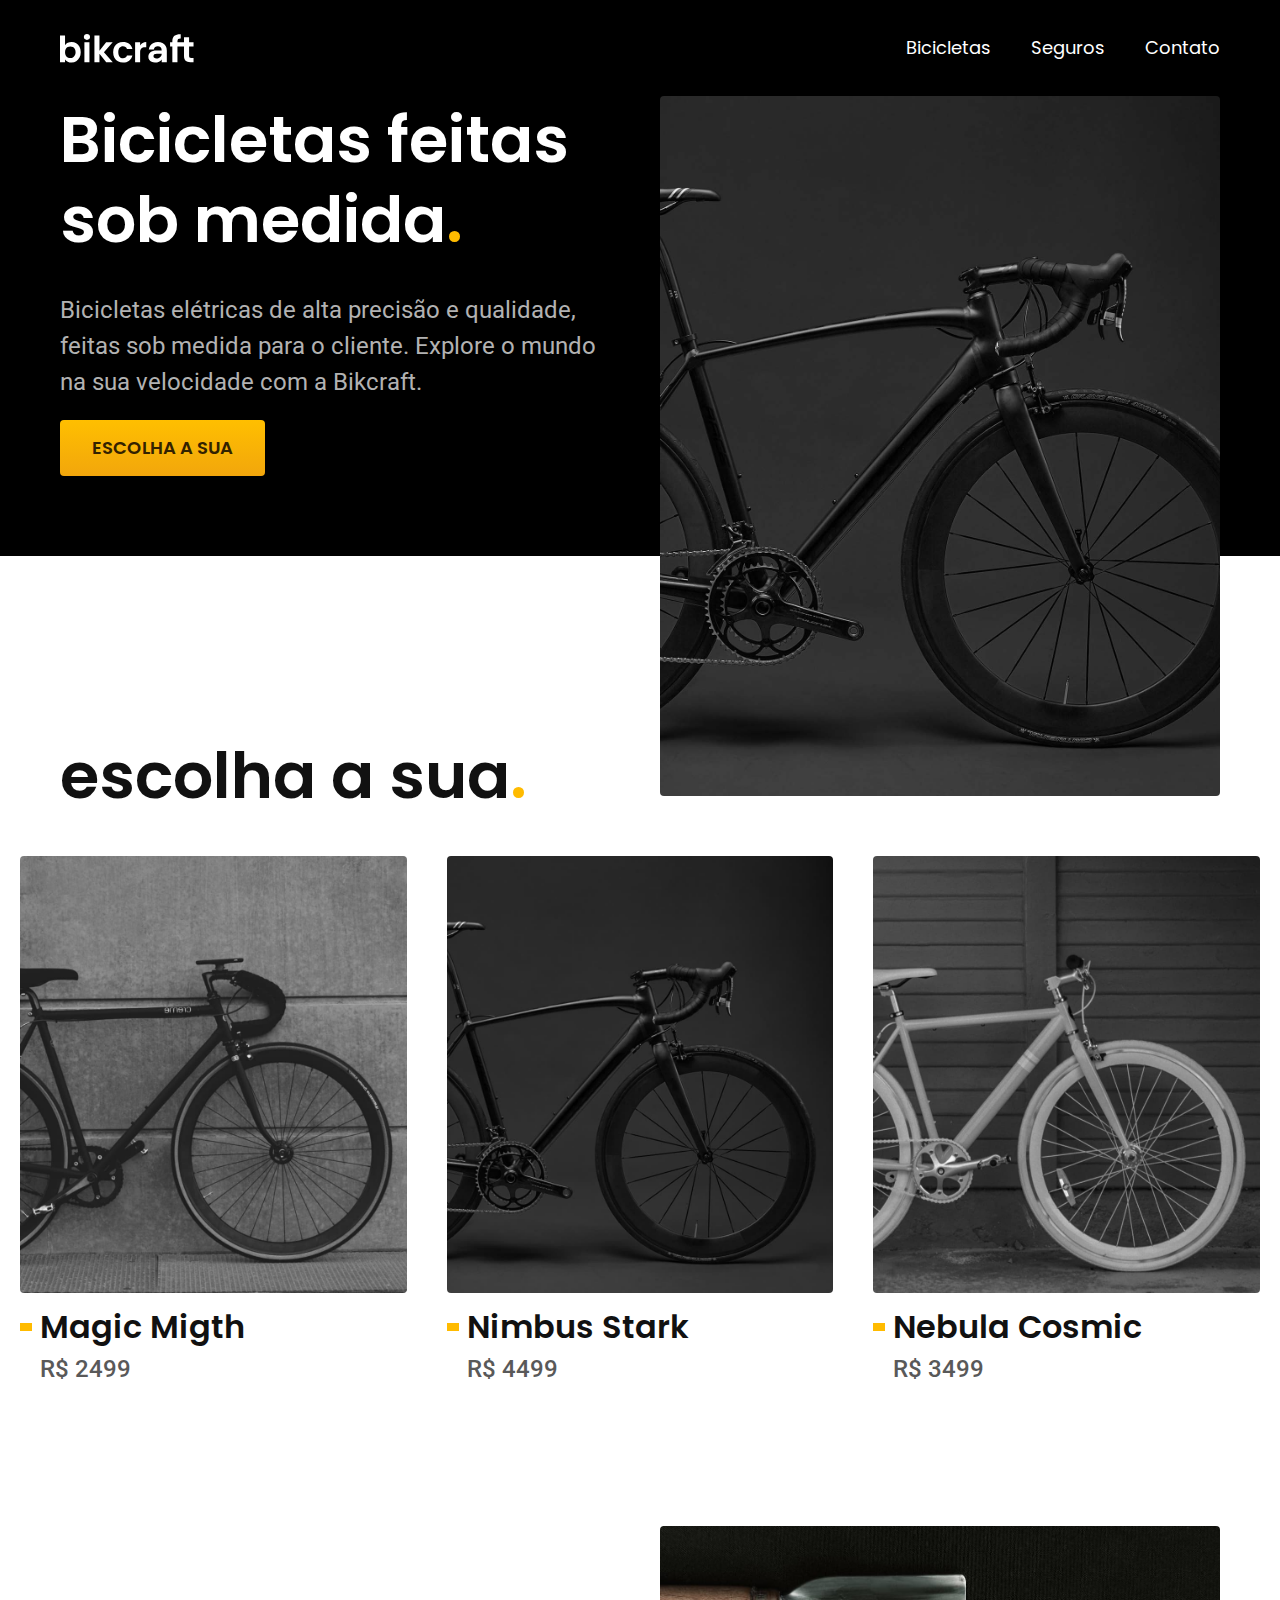
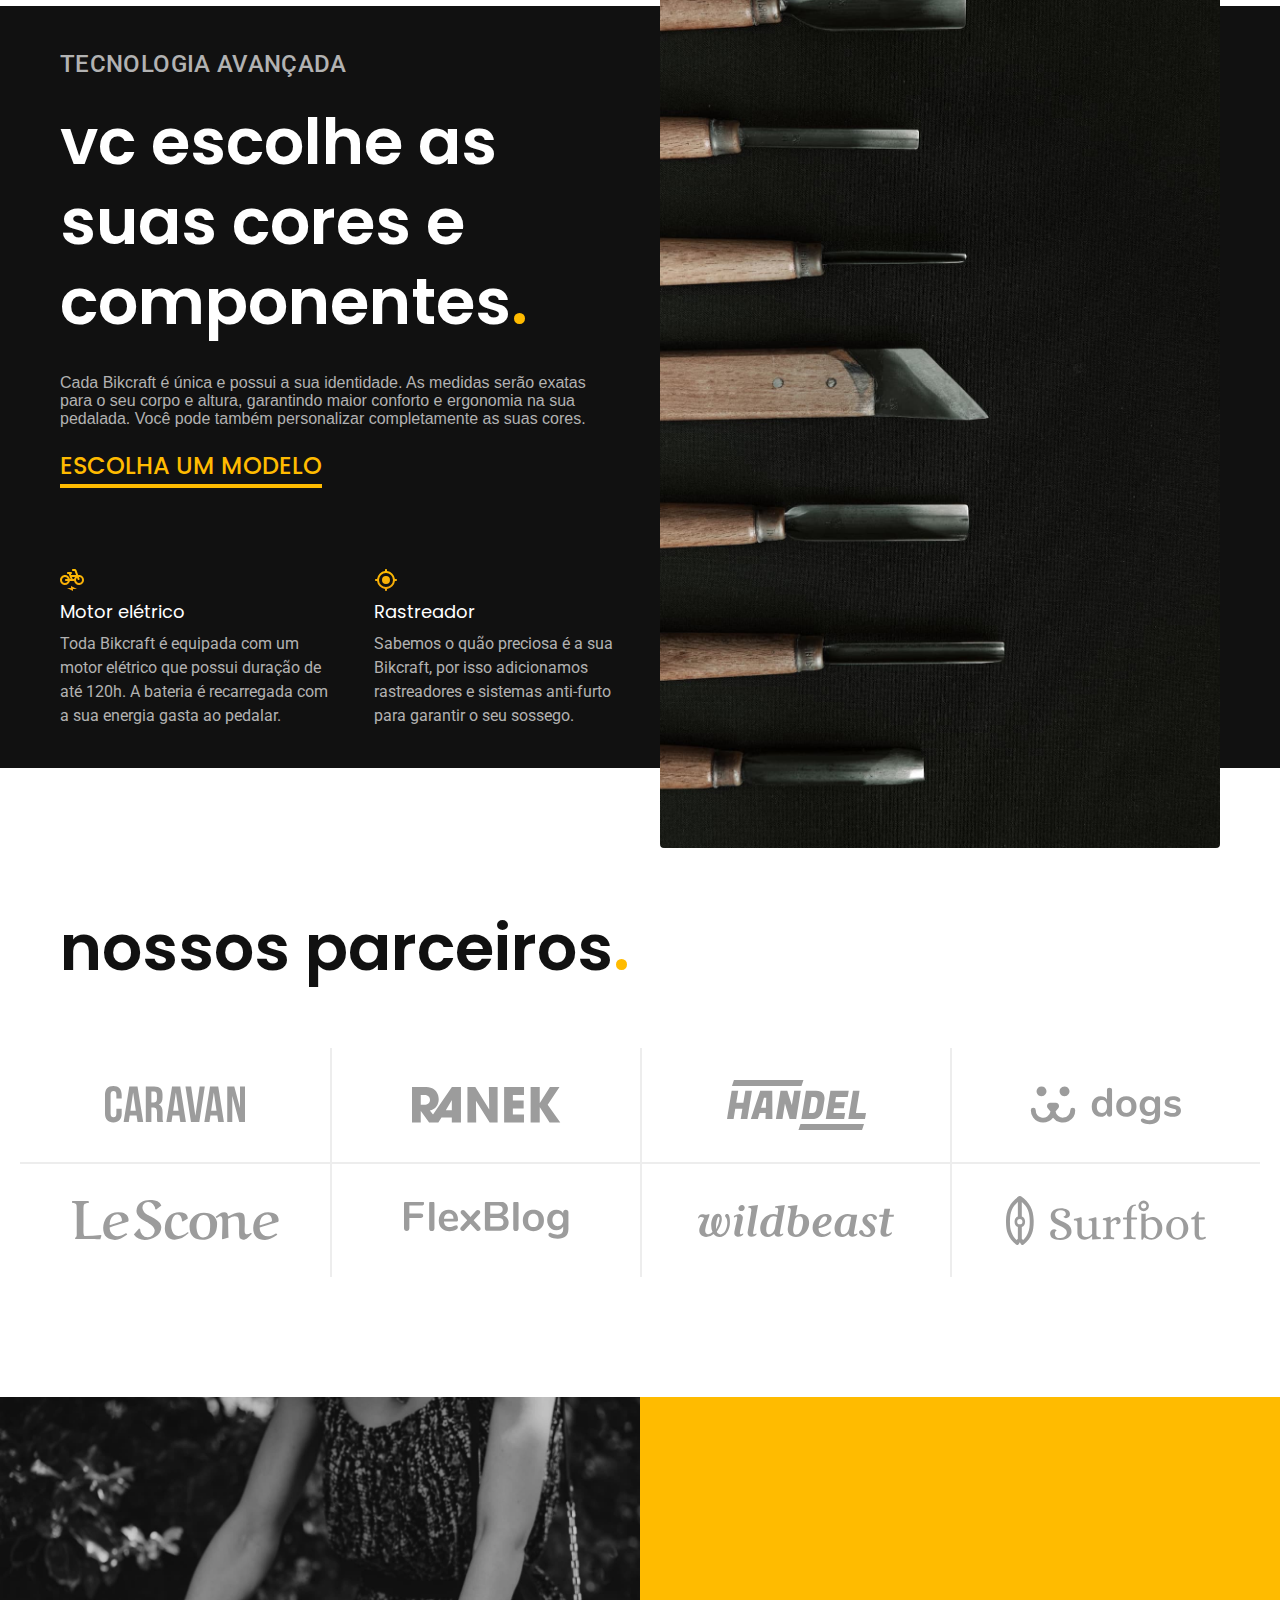
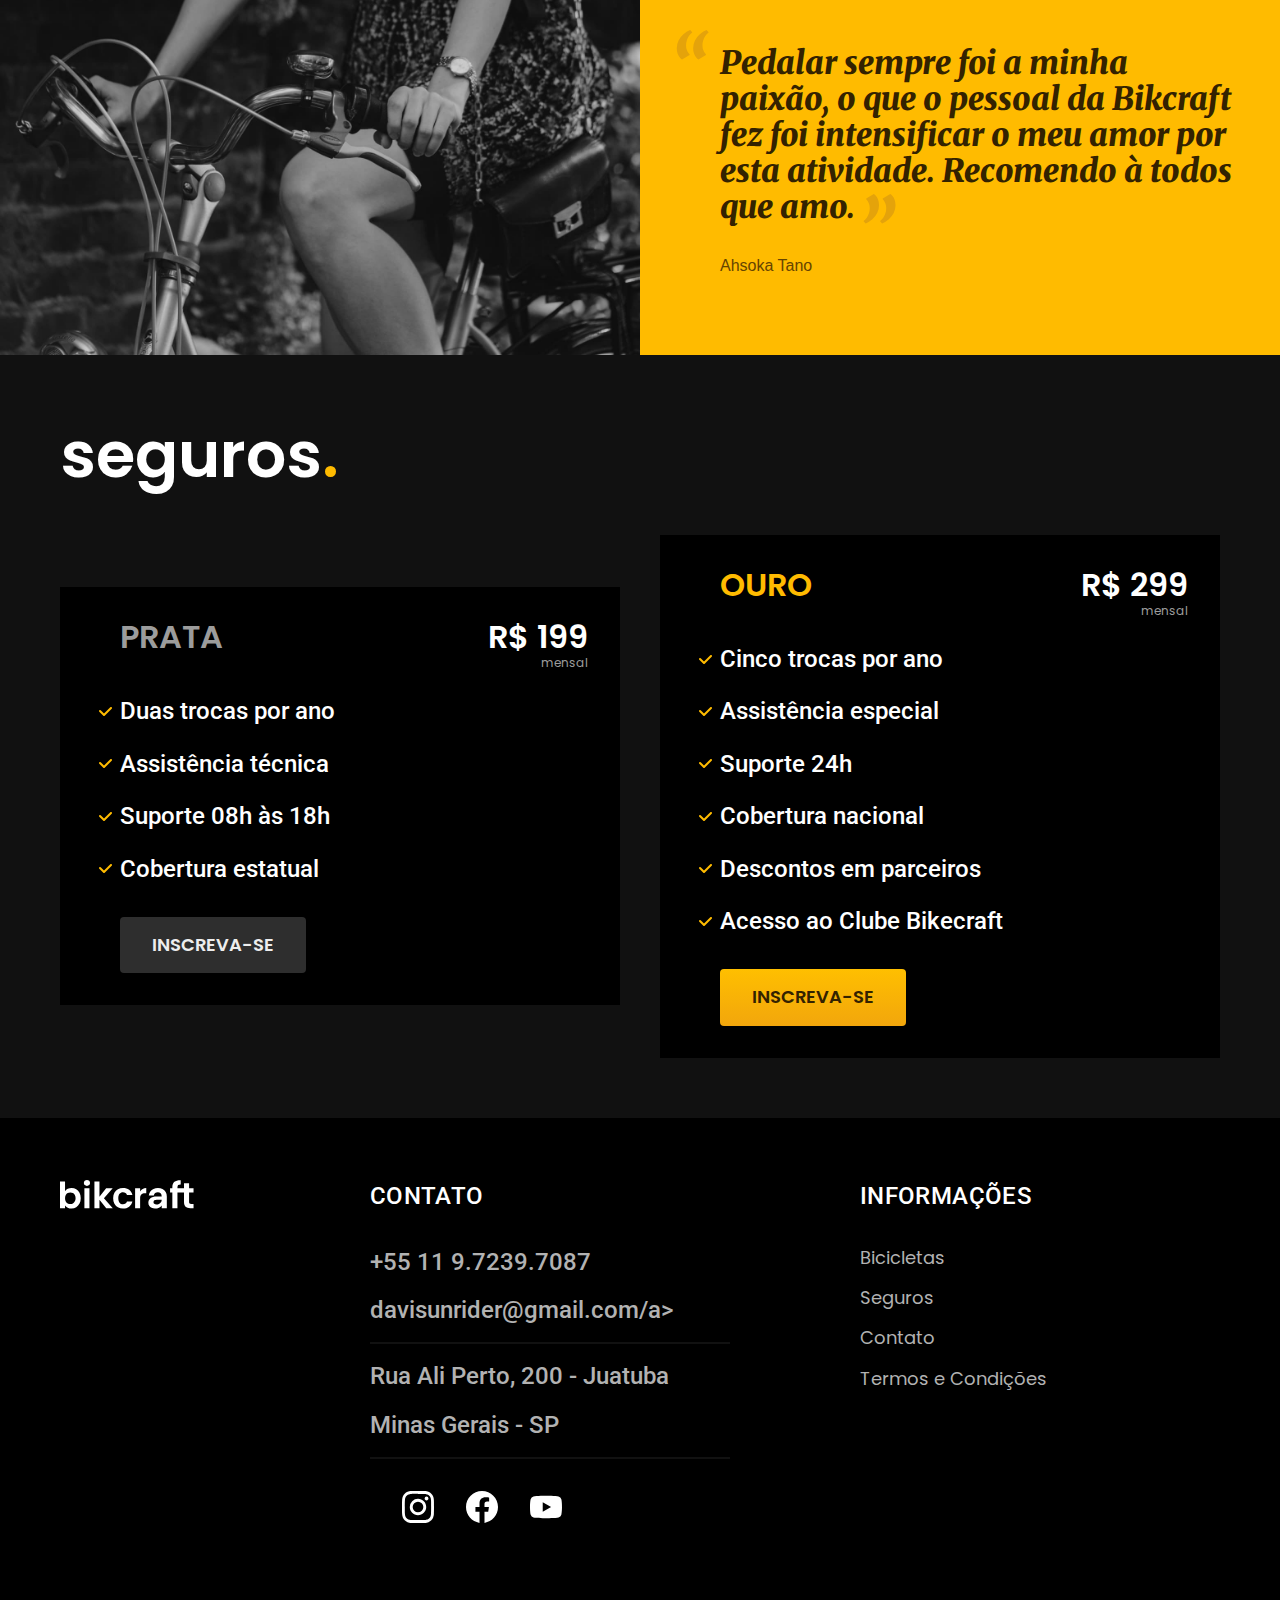
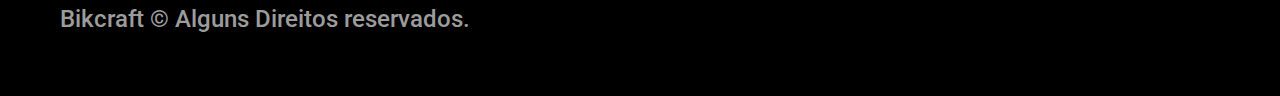
==== commit 6b1056b2: "ajuste todos rireitos" ====
--- a/index.html
+++ b/index.html
@@ -194,7 +194,7 @@
           </ul>
         </nav>
       </div>
-      <p class="footer-copy font-2-m cor-6">Bikcraft © Alguns rireitos reservados.</p>
+      <p class="footer-copy font-2-m cor-6">Bikcraft © Alguns Direitos reservados.</p>
     </div>
 
   </footer>
--- a/css/style.css
+++ b/css/style.css
@@ -18,4 +18,7 @@
 @import "./bicicletas/bicicletas-lista.css";
 
 /* seguros */
-@import "./seguros/seguros.css";+@import "./seguros/seguros.css";
+
+/* termos */
+@import "./termos/termos.css";